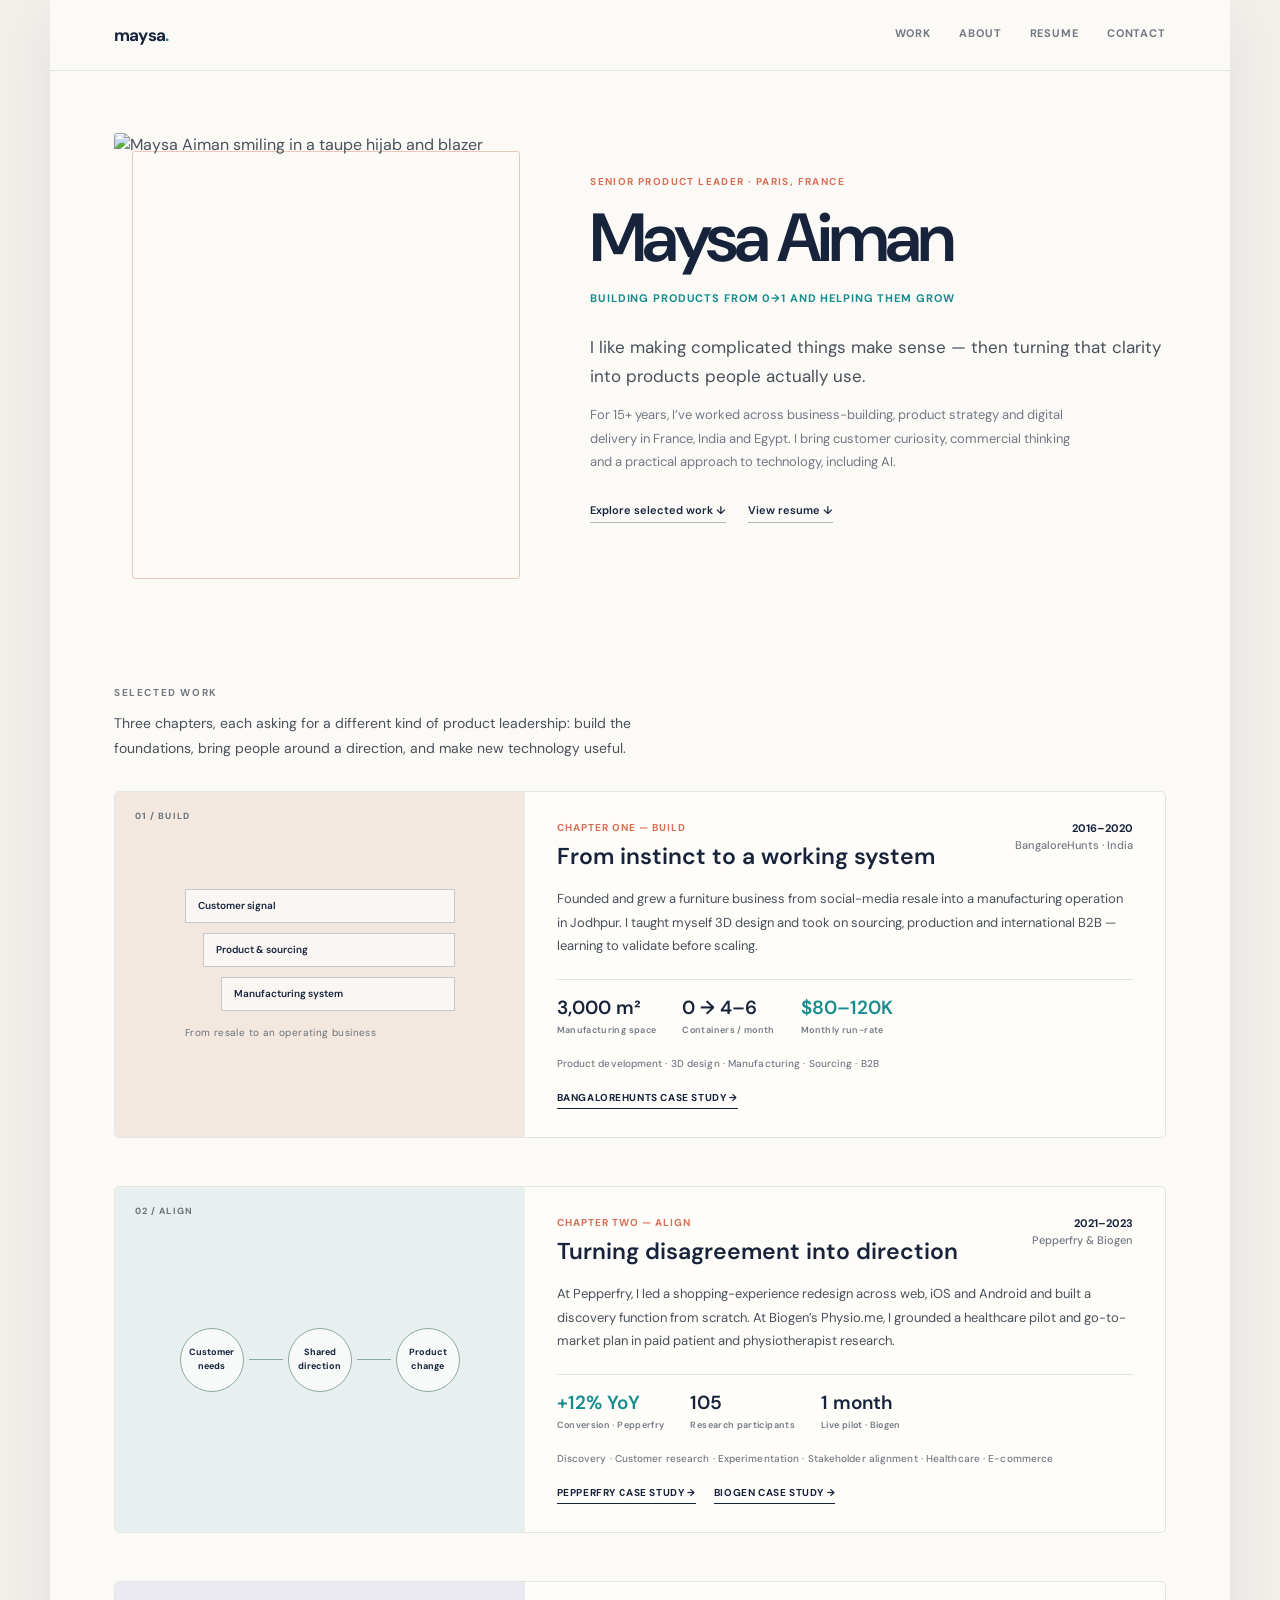
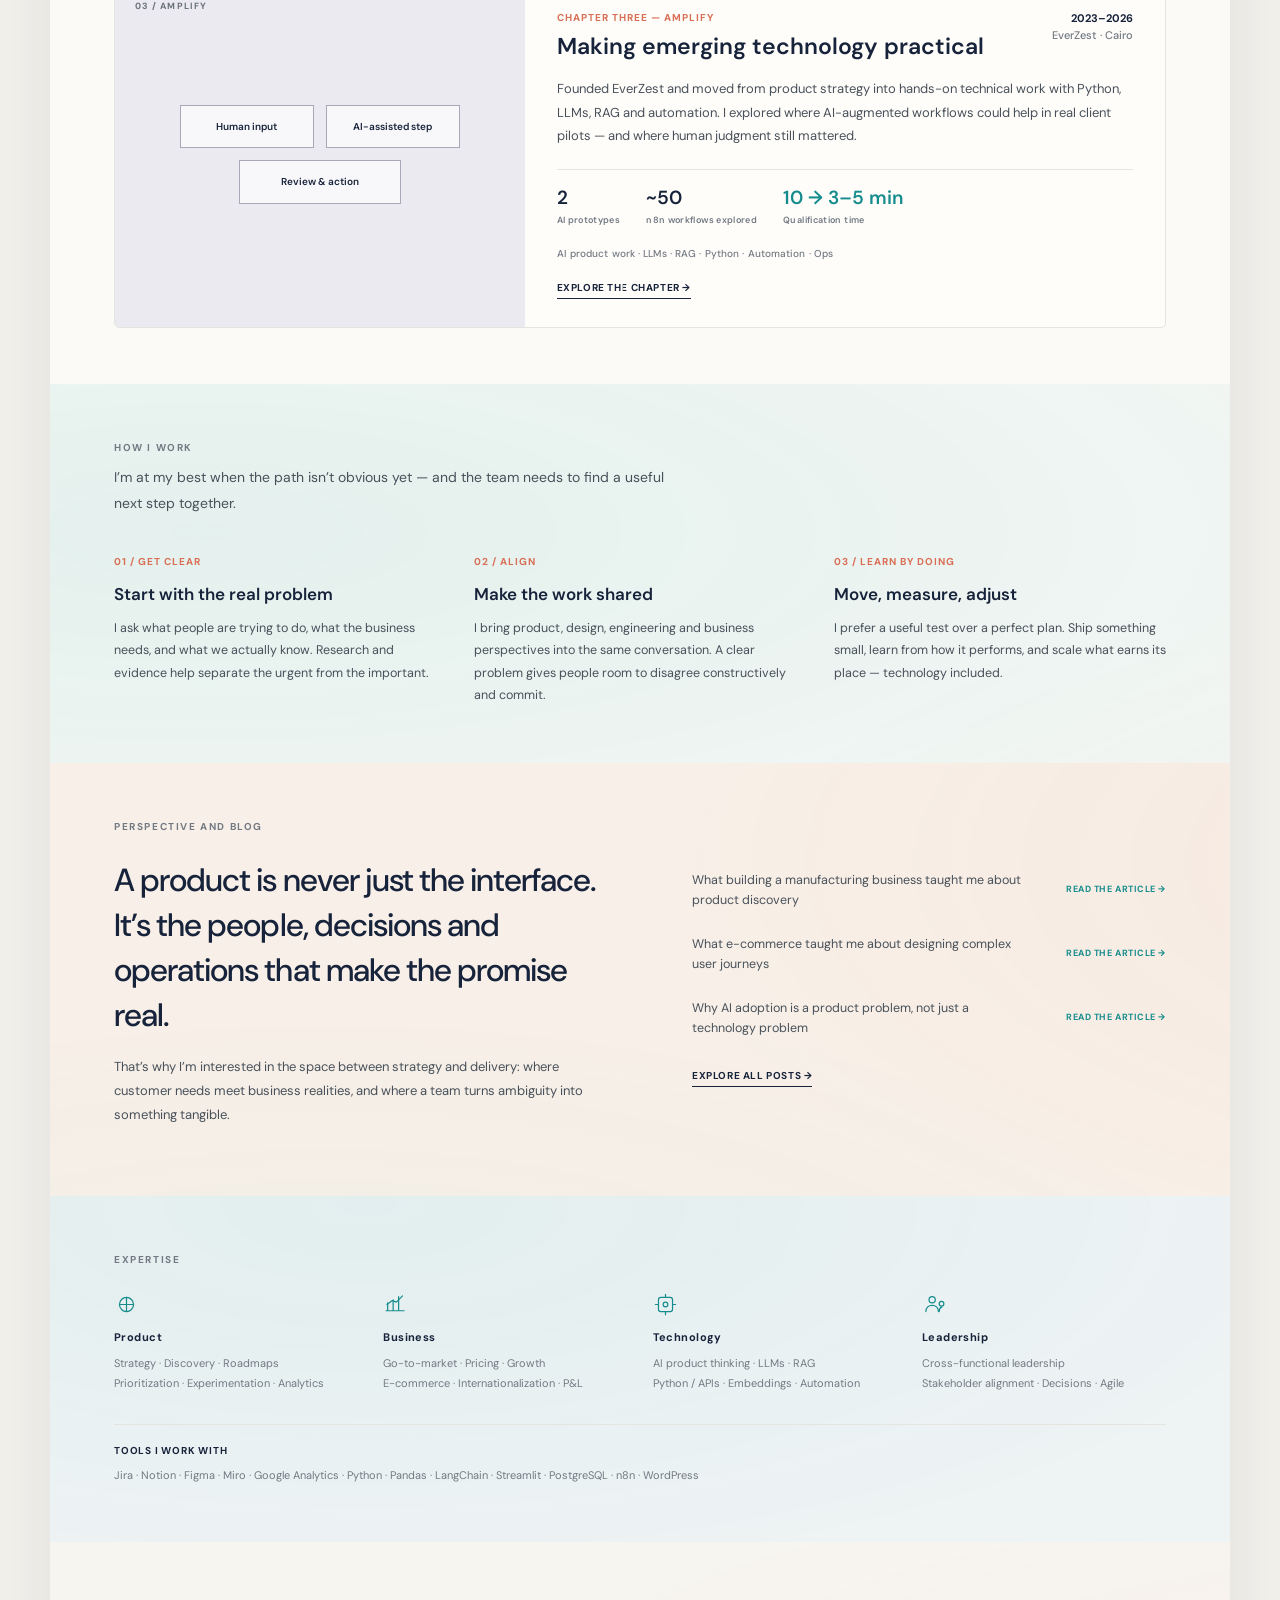
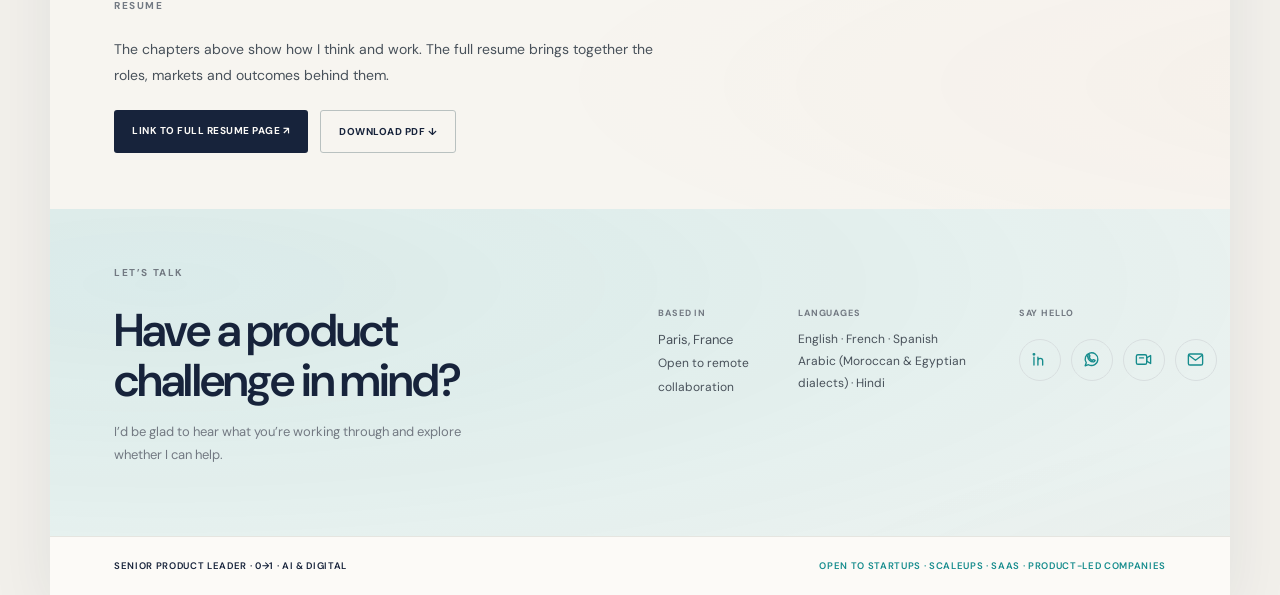
==== index.html @ c4bcb5a7 "Add files via upload" ====
<!DOCTYPE html>
<html lang="en">
<head>
<meta charset="UTF-8">
<meta name="viewport" content="width=device-width, initial-scale=1.0">
<meta name="color-scheme" content="light only">
<meta name="theme-color" content="#F2F0EB">
<title>Maysa Aiman — Senior Product Leader</title>
<meta name="description" content="Maysa Aiman is a senior product leader who connects customer insight, business strategy, and technology to build useful digital products.">
<link rel="preconnect" href="https://fonts.googleapis.com">
<link rel="preconnect" href="https://fonts.gstatic.com" crossorigin>
<link href="https://fonts.googleapis.com/css2?family=DM+Sans:wght@400;500;600;700&display=swap" rel="stylesheet">

<link rel="stylesheet" href="assets/css/home.css">
<link rel="stylesheet" href="assets/css/tokens.css">
</head>
<body>

<div class="page" id="top">
  <nav class="site" aria-label="Main navigation">
    <div class="inner">
      <a class="site-name" href="index.html#top" aria-label="Maysa Aiman home">maysa<span>.</span></a>
      <div class="links">
        <a href="#work">Work</a>
        <a href="#approach">About</a>
        <a href="#resume">Resume</a>
        <a href="#contact">Contact</a>
      </div>
    </div>
  </nav>

  <header class="hero">
    <div class="inner hero-grid">
      <div class="portrait-wrap"><img class="portrait" src="assets/maysa-portrait.png" alt="Maysa Aiman smiling in a taupe hijab and blazer"></div>
      <div class="hero-copy">
        <div class="eyebrow">Senior Product Leader · Paris, France</div>
        <h1 class="name">Maysa Aiman</h1>
        <div class="headline">Building products from 0→1 and helping them grow</div>
        <p class="hero-intro">I like making complicated things make sense — then turning that clarity into products people actually use.</p>
        <p class="hero-sub">For 15+ years, I’ve worked across business-building, product strategy and digital delivery in France, India and Egypt. I bring customer curiosity, commercial thinking and a practical approach to technology, including AI.</p>
        <div class="hero-foot"><a href="#work">Explore selected work ↓</a><a href="#resume">View resume ↓</a></div>
      </div>
    </div>
  </header>

  <section id="work">
    <div class="inner">
      <div class="section-title">Selected work</div>
      <p class="section-intro">Three chapters, each asking for a different kind of product leadership: build the foundations, bring people around a direction, and make new technology useful.</p>
      <div class="work-list">
        <article class="work-card">
          <div class="work-visual build" aria-hidden="true"><span class="visual-label">01 / Build</span><div class="visual-stage"><div class="stage-bar">Customer signal</div><div class="stage-bar">Product &amp; sourcing</div><div class="stage-bar">Manufacturing system</div><div class="stage-note">From resale to an operating business</div></div></div>
          <div class="work-content">
            <div class="job-head"><div><div class="company">Chapter One — Build</div><div class="role">From instinct to a working system</div></div><div class="when">2016–2020<span>BangaloreHunts · India</span></div></div>
            <div class="mission">Founded and grew a furniture business from social-media resale into a manufacturing operation in Jodhpur. I taught myself 3D design and took on sourcing, production and international B2B — learning to validate before scaling.</div>
            <div class="proof"><div class="metric"><strong>3,000 m²</strong><span>Manufacturing space</span></div><div class="metric"><strong>0 → 4–6</strong><span>Containers / month</span></div><div class="metric primary"><strong>$80–120K</strong><span>Monthly run-rate</span></div></div>
            <div class="job-tags">Product development · 3D design · Manufacturing · Sourcing · B2B</div>
            <a class="case-link" href="Case%20Studies/bangalorehunts.html">BangaloreHunts case study →</a>
          </div>
        </article>
        <article class="work-card">
          <div class="work-visual align" aria-hidden="true"><span class="visual-label">02 / Align</span><div class="journey"><div class="journey-node">Customer<br>needs</div><div class="journey-line"></div><div class="journey-node">Shared<br>direction</div><div class="journey-line"></div><div class="journey-node">Product<br>change</div></div></div>
          <div class="work-content">
            <div class="job-head"><div><div class="company">Chapter Two — Align</div><div class="role">Turning disagreement into direction</div></div><div class="when">2021–2023<span>Pepperfry &amp; Biogen</span></div></div>
            <div class="mission">At Pepperfry, I led a shopping-experience redesign across web, iOS and Android and built a discovery function from scratch. At Biogen’s Physio.me, I grounded a healthcare pilot and go-to-market plan in paid patient and physiotherapist research.</div>
            <div class="proof"><div class="metric primary"><strong>+12% YoY</strong><span>Conversion · Pepperfry</span></div><div class="metric"><strong>105</strong><span>Research participants</span></div><div class="metric"><strong>1 month</strong><span>Live pilot · Biogen</span></div></div>
            <div class="job-tags">Discovery · Customer research · Experimentation · Stakeholder alignment · Healthcare · E-commerce</div>
            <a class="case-link" href="Case%20Studies/pepperfry.html">Pepperfry case study →</a><a class="case-link" style="margin-left:18px" href="Case%20Studies/biogen-physio-me.html">Biogen case study →</a>
          </div>
        </article>
        <article class="work-card">
          <div class="work-visual amplify" aria-hidden="true"><span class="visual-label">03 / Amplify</span><div class="workflow"><div class="workflow-node">Human input</div><div class="workflow-node">AI-assisted step</div><div class="workflow-node">Review &amp; action</div></div></div>
          <div class="work-content">
            <div class="job-head"><div><div class="company">Chapter Three — Amplify</div><div class="role">Making emerging technology practical</div></div><div class="when">2023–2026<span>EverZest · Cairo</span></div></div>
            <div class="mission">Founded EverZest and moved from product strategy into hands-on technical work with Python, LLMs, RAG and automation. I explored where AI-augmented workflows could help in real client pilots — and where human judgment still mattered.</div>
            <div class="proof"><div class="metric"><strong>2</strong><span>AI prototypes</span></div><div class="metric"><strong>~50</strong><span>n8n workflows explored</span></div><div class="metric primary"><strong>10 → 3–5 min</strong><span>Qualification time</span></div></div>
            <div class="job-tags">AI product work · LLMs · RAG · Python · Automation · Ops</div>
            <a class="case-link" href="Case%20Studies/everzest.html">Explore the chapter →</a>
          </div>
        </article>
      </div>
    </div>
  </section>

  <section id="approach">
    <div class="inner">
      <div class="section-title">How I work</div>
      <p class="section-intro">I’m at my best when the path isn’t obvious yet — and the team needs to find a useful next step together.</p>
      <div class="approach-grid">
        <article class="approach-item"><div class="approach-num">01 / GET CLEAR</div><h3>Start with the real problem</h3><p>I ask what people are trying to do, what the business needs, and what we actually know. Research and evidence help separate the urgent from the important.</p></article>
        <article class="approach-item"><div class="approach-num">02 / ALIGN</div><h3>Make the work shared</h3><p>I bring product, design, engineering and business perspectives into the same conversation. A clear problem gives people room to disagree constructively and commit.</p></article>
        <article class="approach-item"><div class="approach-num">03 / LEARN BY DOING</div><h3>Move, measure, adjust</h3><p>I prefer a useful test over a perfect plan. Ship something small, learn from how it performs, and scale what earns its place — technology included.</p></article>
      </div>
    </div>
  </section>

  <section id="perspective">
    <div class="inner">
      <div class="section-title">Perspective and Blog</div>
      <div class="perspective">
        <div><div class="perspective-quote">A product is never just the interface. It’s the people, decisions and operations that make the promise real.</div><p class="perspective-note">That’s why I’m interested in the space between strategy and delivery: where customer needs meet business realities, and where a team turns ambiguity into something tangible.</p></div>
        <div class="writing-list">
          <a href="posts/manufacturing-discovery.html"><div class="writing-item"><span class="title">What building a manufacturing business taught me about product discovery</span><span class="status">Read the article →</span></div></a>
          <a href="posts/ecommerce-journeys.html"><div class="writing-item"><span class="title">What e-commerce taught me about designing complex user journeys</span><span class="status">Read the article →</span></div></a>
          <a href="posts/ai-adoption-product-problem.html"><div class="writing-item"><span class="title">Why AI adoption is a product problem, not just a technology problem</span><span class="status">Read the article →</span></div></a>
          <a class="case-link" href="posts/index.html">Explore all posts →</a>
        </div>
      </div>
    </div>
  </section>

  <section id="expertise">
    <div class="inner">
      <div class="section-title">Expertise</div>
      <div class="expertise">
        <article class="expert"><svg class="expert-icon" viewBox="0 0 32 32" aria-hidden="true"><circle cx="16" cy="16" r="9"/><path d="M7 16h18M16 7v18"/></svg><h3>Product</h3><div class="keywords">Strategy · Discovery · Roadmaps<br>Prioritization · Experimentation · Analytics</div></article>
        <article class="expert"><svg class="expert-icon" viewBox="0 0 32 32" aria-hidden="true"><path d="M6 24V14M13 24V10M20 24V6M4 24h23"/><path d="m5 16 7-5 5 2 8-8"/></svg><h3>Business</h3><div class="keywords">Go-to-market · Pricing · Growth<br>E-commerce · Internationalization · P&amp;L</div></article>
        <article class="expert"><svg class="expert-icon" viewBox="0 0 32 32" aria-hidden="true"><rect x="7" y="7" width="18" height="18" rx="3"/><circle cx="16" cy="16" r="3"/><path d="M16 3v4M16 25v4M3 16h4M25 16h4"/></svg><h3>Technology</h3><div class="keywords">AI product thinking · LLMs · RAG<br>Python / APIs · Embeddings · Automation</div></article>
        <article class="expert"><svg class="expert-icon" viewBox="0 0 32 32" aria-hidden="true"><circle cx="13" cy="10" r="4"/><path d="M5 25c0-5 3.5-8 8-8s8 3 8 8"/><circle cx="25" cy="15" r="3"/><path d="M22 25c0-3 1.2-5 3.5-6"/></svg><h3>Leadership</h3><div class="keywords">Cross-functional leadership<br>Stakeholder alignment · Decisions · Agile</div></article>
      </div>
      <div class="tools-block"><div class="side-heading">Tools I work with</div><div class="keywords">Jira · Notion · Figma · Miro · Google Analytics · Python · Pandas · LangChain · Streamlit · PostgreSQL · n8n · WordPress</div></div>
    </div>
  </section>

  <section id="resume">
    <div class="inner">
      <div class="section-title">Resume</div>
      <p class="resume-copy">The chapters above show how I think and work. The full resume brings together the roles, markets and outcomes behind them.</p>
      <div class="resume-actions"><a class="btn filled" href="#" data-link-placeholder="Link to full resume page">Link to full resume page ↗</a><a class="btn outline" href="assets/resume.pdf" download>Download PDF ↓</a></div>
    </div>
  </section>

  <section id="contact">
    <div class="inner">
      <div class="section-title">Let’s talk</div>
      <div class="contact-panel">
        <div><div class="contact-heading">Have a product challenge in mind?</div><p class="contact-closing">I’d be glad to hear what you’re working through and explore whether I can help.</p></div>
        <div class="contact-list contact-details">
          <div class="contact-detail"><span class="label">Based in</span>Paris, France<br><span class="language-list">Open to remote collaboration</span></div>
          <div class="contact-detail"><span class="label">Languages</span><div class="language-list">English · French · Spanish<br>Arabic (Moroccan &amp; Egyptian dialects) · Hindi</div></div>
          <div class="contact-detail"><span class="label">Say hello</span><div class="contact-actions" aria-label="Contact and meeting links">
          <a class="social-link" href="https://www.linkedin.com/in/maysa-aiman-a76a0314/" target="_blank" rel="noopener" aria-label="Connect on LinkedIn" title="LinkedIn"><svg viewBox="0 0 24 24" aria-hidden="true"><path d="M5 9v10M5 5.5v.1M10 19v-5.5a3 3 0 0 1 6 0V19M10 9v10"/><circle cx="5" cy="5.5" r="1"/></svg></a>
          <a class="social-link whatsapp" href="https://wa.me/33766796687" target="_blank" rel="noopener" aria-label="Message me on WhatsApp" title="WhatsApp"><svg viewBox="0 0 24 24" aria-hidden="true"><path d="M20 11.6a8 8 0 0 1-11.8 7L4 20l1.4-4A8 8 0 1 1 20 11.6Z"/><path d="M9 8.5c.4 2.3 2.2 4.1 4.5 4.6l1.1-1 2 1c-.2 1.2-1.1 2-2.4 2-3.7-.3-6.8-3.4-7.1-7.1 0-1.3.8-2.2 2-2.4l1 2-1.1.9Z"/></svg></a>
          <a class="social-link meet" href="https://calendar.google.com/calendar/render?action=TEMPLATE&amp;text=Meet%20with%20Maysa%20Aiman&amp;add=aimanmaysa%40gmail.com&amp;details=Introductory%20conversation%20with%20Maysa%20Aiman" target="_blank" rel="noopener" aria-label="Schedule a meeting with Maysa in Google Calendar" title="Schedule a meeting"><svg viewBox="0 0 24 24" aria-hidden="true"><rect x="3" y="6" width="13" height="12" rx="2"/><path d="m16 10 5-3v10l-5-3z"/><path d="M7 10h5"/></svg></a>
          <a class="social-link" href="https://mail.google.com/mail/?view=cm&amp;fs=1&amp;to=aimanmaysa%40gmail.com" target="_blank" rel="noopener" aria-label="Email me with Gmail" title="Email"><svg viewBox="0 0 24 24" aria-hidden="true"><rect x="3" y="5" width="18" height="14" rx="2"/><path d="m4 7 8 6 8-6"/></svg></a>
          </div></div>
        </div>
      </div>
    </div>
  </section>

  <div class="footer">
    <div class="inner" style="display:flex; justify-content:space-between; align-items:center; gap:16px; width:100%;">
      <div class="left">Senior Product Leader · 0→1 · AI &amp; Digital</div>
      <div class="right">Open to startups · scaleups · SaaS · product-led companies</div>
    </div>
  </div>
</div>

</body>
</html>
---- assets/css/home.css ----
:root{
  color-scheme: light;
  --ink:#17233B;
  --body:#48515A;
  --muted:#737A82;
  --teal:#14999B;
  --coral:#E56B4E;
  --ivory:#FCFAF7;
  --line:#DDE2E1;
  --soft:#F0F7F6;
  --soft-coral:#FFF2ED;
  --canvas:#F2F0EB;
}
*{box-sizing:border-box;}
html{background:var(--canvas); color-scheme:light; scroll-behavior:smooth;}
body{
  margin:0; background:var(--canvas); color:var(--body);
  font-family:"DM Sans", Arial, sans-serif; -webkit-font-smoothing:antialiased; line-height:1.55;
}
a{color:inherit; text-decoration:none;}

.page{width:min(1160px, 100%); margin:0 auto; background:var(--ivory); box-shadow:0 14px 44px rgba(23,35,59,.065);}
.inner{padding:0 48px;}
@media (max-width:720px){ .inner{padding:0 22px;} }

/* nav */
nav.site{padding:26px 0; border-bottom:1px solid var(--line);}
nav.site .inner{display:flex; justify-content:space-between; align-items:center; flex-wrap:wrap; gap:14px;}
.site-name{font-weight:700; color:var(--ink); font-size:15px; letter-spacing:.01em;}
nav.site .links a{
  font-size:11px; font-weight:700; letter-spacing:.10em; text-transform:uppercase;
  color:var(--muted); margin-left:26px; padding-bottom:3px; border-bottom:1px solid transparent;
  transition:color .2s, border-color .2s;
}
nav.site .links a:hover{color:var(--teal); border-color:var(--teal);}

/* header / hero (home) */
header.hero{padding:42px 0 30px;}
.header-grid{display:grid; grid-template-columns:96px 1fr 210px; gap:24px; align-items:start;}
.portrait{width:96px; height:105px; object-fit:cover; object-position:center 25%; border-radius:12px; display:block;}
.eyebrow{color:var(--coral); font-weight:700; letter-spacing:.13em; font-size:12px; text-transform:uppercase; margin:2px 0 9px;}
h1.name{margin:0; font-weight:700; color:var(--ink); font-size:clamp(30px,4.5vw,42px); line-height:.98; letter-spacing:-.02em;}
.headline{margin-top:12px; color:var(--teal); font-size:12px; font-weight:700; letter-spacing:.10em; text-transform:uppercase;}
.contact{text-align:right; padding-top:2px; font-size:11.5px; line-height:1.9; color:var(--muted);}
.contact strong{color:var(--ink); font-weight:600;}
.contact a:hover{color:var(--teal);}
.profile{grid-column:2/4; margin-top:16px; max-width:820px; font-size:13.5px; line-height:1.6; color:var(--body);}
@media (max-width:780px){
  .header-grid{grid-template-columns:80px 1fr;}
  .portrait{width:72px; height:80px;}
  .contact{grid-column:1/3; text-align:left; margin-top:14px;}
  .profile{grid-column:1/3;}
}

/* section title */
.section-title{display:flex; align-items:center; gap:14px; margin:0 0 26px; color:var(--ink); font-size:12px; font-weight:700; letter-spacing:.13em; text-transform:uppercase;}
.section-title:after{content:""; height:1px; background:var(--line); flex:1;}
section{padding:46px 0;}
section + section{border-top:1px solid var(--line);}

/* stat chips */
.stat-row{display:grid; grid-template-columns:repeat(5,1fr); gap:10px;}
.stat-chip{background:var(--soft); border:1px solid #cfe7e5; border-radius:8px; padding:12px 14px 10px;}
.stat-chip strong{display:block; color:var(--teal); font-size:19px; font-weight:700; line-height:1.05;}
.stat-chip span{display:block; margin-top:5px; color:var(--muted); font-size:9.5px; font-weight:700; letter-spacing:.05em; text-transform:uppercase; line-height:1.3;}
@media (max-width:780px){ .stat-row{grid-template-columns:repeat(2,1fr);} }

/* why hire me / reasons */
.reasons{display:grid; grid-template-columns:repeat(3,1fr); gap:0;}
.reason{padding:0 22px 0 0;}
.reason + .reason{border-left:1px solid var(--line); padding-left:22px;}
.reason .icon{width:26px; height:26px; color:var(--teal); margin-bottom:12px;}
.reason h3{margin:0 0 8px; color:var(--ink); font-size:13px; font-weight:700;}
.reason p{margin:0; font-size:12.5px; line-height:1.55; color:var(--body);}
@media (max-width:780px){
  .reasons{grid-template-columns:1fr; gap:24px;}
  .reason + .reason{border-left:0; padding-left:0; border-top:1px solid var(--line); padding-top:22px;}
}

/* bring / pull statement */
.bring{border-top:2px solid var(--teal); padding-top:16px;}
.bring .big{color:var(--ink); font-family:"DM Sans",Arial,sans-serif; font-size:clamp(20px,2.6vw,27px); line-height:1.35; max-width:34ch;}
.bring .flow{margin-top:12px; color:var(--teal); font-size:10.5px; font-weight:700; letter-spacing:.08em; text-transform:uppercase;}

/* job / chapter timeline */
.job{position:relative; padding:0 0 26px 22px; margin-bottom:26px; border-left:1px solid var(--line);}
.job:before{content:""; position:absolute; left:-4px; top:2px; width:7px; height:7px; border-radius:50%; background:var(--coral);}
.job:last-child{margin-bottom:0; padding-bottom:0;}
.job-head{display:grid; grid-template-columns:1fr auto; gap:14px; align-items:start;}
.company{color:var(--coral); font-size:10.5px; font-weight:700; letter-spacing:.10em; text-transform:uppercase;}
.role{color:var(--ink); font-family:"DM Sans",Arial,sans-serif; font-size:22px; line-height:1.1; margin-top:4px;}
.when{color:var(--ink); text-align:right; font-size:11px; font-weight:700; line-height:1.35;}
.when span{display:block; color:var(--muted); font-weight:500;}
.mission{margin-top:10px; max-width:740px; color:var(--body); font-size:12.5px; line-height:1.55;}
.proof{display:grid; grid-template-columns:repeat(3,1fr); gap:8px; margin-top:12px; max-width:560px;}
.metric{background:var(--soft-coral); border:1px solid #f1d8ce; border-radius:8px; padding:8px 10px 7px; min-height:44px;}
.metric strong{display:block; color:var(--coral); font-size:14px; line-height:1.1; font-weight:700; white-space:nowrap;}
.metric span{display:block; margin-top:4px; color:var(--muted); font-size:8px; line-height:1.2; font-weight:700; letter-spacing:.05em; text-transform:uppercase;}
.metric.primary{background:var(--soft); border-color:#cfe7e5;}
.metric.primary strong{color:var(--teal); font-size:12.5px;}
.metric.primary span{color:var(--teal);}
.job-tags{margin-top:10px; color:var(--teal); font-size:9.5px; line-height:1.5; font-weight:700; letter-spacing:.03em; text-transform:uppercase;}
.case-link{display:inline-block; margin-top:12px; font-size:11px; font-weight:700; letter-spacing:.06em; text-transform:uppercase; color:var(--ink); border-bottom:1px solid var(--ink); padding-bottom:2px;}
.case-link:hover{color:var(--teal); border-color:var(--teal);}
@media (max-width:600px){ .proof{grid-template-columns:1fr 1fr;} }

/* expertise grid */
.expertise{display:grid; grid-template-columns:repeat(4,1fr); gap:0;}
.expert{padding:0 20px 0 0;}
.expert + .expert{border-left:1px solid var(--line); padding-left:20px;}
.expert .icon{width:26px; height:26px; color:var(--teal); margin-bottom:9px;}
.expert h3{margin:0 0 7px; color:var(--ink); font-size:11px; letter-spacing:.08em; text-transform:uppercase;}
.keywords{color:var(--muted); font-size:10.5px; line-height:1.5;}
.tools-block{margin-top:26px; padding-top:22px; border-top:1px solid var(--line);}
.tools-block .side-heading{color:var(--ink); font-size:10.5px; font-weight:700; letter-spacing:.11em; text-transform:uppercase; margin-bottom:8px;}
@media (max-width:780px){
  .expertise{grid-template-columns:1fr 1fr; row-gap:20px;}
  .expert + .expert{border-left:0; padding-left:0;}
  .expert:nth-child(even){border-left:1px solid var(--line); padding-left:20px;}
}

/* buttons */
.resume-actions{display:flex; flex-wrap:wrap; gap:12px; margin-top:16px;}
.btn{display:inline-block; font-size:11.5px; font-weight:700; letter-spacing:.06em; text-transform:uppercase; padding:12px 20px; border-radius:8px; transition:opacity .2s;}
.btn.filled{background:var(--teal); color:var(--ivory);}
.btn.outline{border:1px solid var(--ink); color:var(--ink);}
.btn:hover{opacity:.75;}
.resume-note{margin-top:12px; font-size:10.5px; color:var(--muted);}

/* writing list */
.writing-item{padding:14px 0; border-bottom:1px solid var(--line); display:flex; justify-content:space-between; align-items:baseline; gap:20px;}
.writing-item:last-child{border-bottom:0;}
.writing-item .title{font-size:13px; color:var(--body); max-width:52ch;}
.writing-item .status{font-size:9.5px; font-weight:700; letter-spacing:.06em; text-transform:uppercase; color:var(--teal); white-space:nowrap;}

/* contact + footer */
.contact-list{font-size:13px;}
.contact-list div{margin-bottom:9px;}
.contact-list a:hover{color:var(--teal);}
.contact-list .label{color:var(--muted); font-size:10.5px; text-transform:uppercase; letter-spacing:.06em; display:inline-block; width:80px;}
.footer{padding:22px 0; border-top:1px solid var(--line); display:flex; justify-content:space-between; align-items:center; gap:16px; color:var(--muted); font-size:9.5px; font-weight:600; letter-spacing:.07em; text-transform:uppercase;}
.footer .left{color:var(--ink);}
.footer .right{color:var(--teal); text-align:right;}
@media (max-width:600px){ .footer{flex-direction:column; align-items:flex-start;} .footer .right{text-align:left;} }

/* ---- case study specific ---- */
.back-link{display:inline-block; margin:28px 0 0; font-size:11px; font-weight:700; letter-spacing:.06em; text-transform:uppercase; color:var(--muted);}
.back-link:hover{color:var(--teal);}
.case-hero{padding:18px 0 36px;}
.case-hero h1{margin:10px 0 14px; font-family:"DM Sans",Arial,sans-serif; font-weight:400; color:var(--ink); font-size:clamp(28px,4vw,40px); line-height:1.1; max-width:18ch;}
.case-hero .case-meta{color:var(--teal); font-size:11.5px; font-weight:700; letter-spacing:.09em; text-transform:uppercase; margin-bottom:18px;}
.case-hero .lede{max-width:70ch; font-size:14.5px; line-height:1.65; color:var(--body);}
.case-block{margin-bottom:38px;}
.case-block:last-child{margin-bottom:0;}
.case-block h2{margin:0 0 12px; color:var(--ink); font-size:11.5px; font-weight:700; letter-spacing:.10em; text-transform:uppercase;}
.case-block p{max-width:70ch; font-size:13.5px; line-height:1.68; color:var(--body); margin:0 0 14px;}
.case-block p:last-child{margin-bottom:0;}


/* Homepage redesign: calmer editorial rhythm, generous whitespace, and a clear human voice */
:root{--ink:#17233B;--body:#48515A;--muted:#727982;--teal:#168C8D;--coral:#D96E55;--ivory:#FCFAF7;--line:#E5E5E0;--soft:#F2F6F4;--soft-coral:#FBF0EA;--canvas:#F2F0EB;}
.page{width:min(1180px,100%);box-shadow:0 18px 60px rgba(23,35,59,.08);}
.inner{padding:0 64px;}
nav.site{padding:22px 0;border-bottom:1px solid var(--line);}
.site-name{font-size:13px;letter-spacing:.08em;}
nav.site .links a{font-size:10px;letter-spacing:.08em;margin-left:24px;}
header.hero{padding:62px 0 66px;}
.hero-grid{display:grid;grid-template-columns:minmax(270px, .82fr) 1.18fr;gap:clamp(34px,6vw,76px);align-items:center;}
.portrait-wrap{position:relative;max-width:390px;}
.portrait-wrap:after{content:"";position:absolute;z-index:0;inset:18px -16px -16px 18px;border:1px solid #E7C8BA;border-radius:3px;}
.portrait{position:relative;z-index:1;width:100%;height:430px;object-fit:cover;object-position:center 27%;border-radius:3px;display:block;}
.hero-copy{padding:8px 0;}
.eyebrow,.chapter-kicker,.section-kicker{color:var(--coral);font-size:10px;font-weight:700;letter-spacing:.14em;text-transform:uppercase;}
.eyebrow{margin:0 0 16px;}
h1.name{font-size:clamp(42px,6vw,68px);line-height:.98;letter-spacing:-.055em;font-weight:600;}
.headline{margin-top:18px;color:var(--teal);font-size:11px;font-weight:700;letter-spacing:.08em;text-transform:uppercase;line-height:1.6;}
.hero-intro{margin:25px 0 0;max-width:53ch;font-size:17px;line-height:1.7;color:var(--body);}
.hero-sub{margin:13px 0 0;max-width:54ch;font-size:13px;line-height:1.8;color:var(--muted);}
.hero-foot{display:flex;gap:22px;flex-wrap:wrap;margin-top:28px;font-size:11px;font-weight:600;color:var(--ink);}
.hero-foot a{border-bottom:1px solid #AAB8B5;padding-bottom:3px;}
.hero-foot a:hover{color:var(--teal);border-color:var(--teal);}
section{padding:70px 0;}
section + section{border-top:1px solid var(--line);}
.section-title{margin:0 0 34px;font-size:11px;letter-spacing:.12em;color:var(--muted);}
.section-title:after{background:var(--line);}
.section-intro{max-width:58ch;font-size:14px;line-height:1.8;margin:-14px 0 30px;color:var(--body);}
.work-list{display:grid;gap:26px;}
.work-card{display:grid;grid-template-columns:minmax(220px,.78fr) 1.22fr;border:1px solid var(--line);background:#fffdfa;border-radius:5px;overflow:hidden;transition:transform .22s ease,border-color .22s ease;}
.work-card:hover{transform:translateY(-3px);border-color:#B9CECA;}
.work-visual{min-height:260px;padding:26px;display:flex;align-items:center;justify-content:center;position:relative;overflow:hidden;background:#F1F0E9;}
.work-visual.build{background:#F3E8DF;}
.work-visual.align{background:#E8F0EF;}
.work-visual.amplify{background:#EAEAF0;}
.visual-label{position:absolute;top:18px;left:20px;font-size:9px;letter-spacing:.12em;text-transform:uppercase;font-weight:700;color:#697078;}
.visual-stage{width:100%;max-width:270px;display:grid;gap:10px;}
.stage-bar{height:34px;border:1px solid rgba(23,35,59,.22);background:rgba(255,255,255,.64);display:flex;align-items:center;padding:0 12px;font-size:10px;color:var(--ink);font-weight:600;}
.stage-bar:nth-child(2){margin-left:18px;}.stage-bar:nth-child(3){margin-left:36px;}
.stage-note{font-size:10px;color:#697078;letter-spacing:.04em;margin-top:4px;}
.journey{display:flex;align-items:center;justify-content:space-between;gap:5px;width:100%;max-width:280px;}
.journey-node{width:64px;height:64px;border:1px solid #8CA8A4;border-radius:50%;background:rgba(255,255,255,.7);display:flex;align-items:center;justify-content:center;text-align:center;font-size:9px;font-weight:700;color:var(--ink);}
.journey-line{height:1px;flex:1;background:#8CA8A4;}
.workflow{width:100%;max-width:280px;display:grid;grid-template-columns:1fr 1fr;gap:12px;align-items:center;}
.workflow-node{padding:13px 8px;border:1px solid #A8A8B8;background:rgba(255,255,255,.7);text-align:center;font-size:10px;font-weight:600;color:var(--ink);}
.workflow-node:last-child{grid-column:1/3;width:58%;justify-self:center;}
.work-content{padding:28px 32px;}
.job-head{display:flex;justify-content:space-between;gap:18px;align-items:flex-start;}
.company{color:var(--coral);font-size:10px;font-weight:700;letter-spacing:.10em;text-transform:uppercase;}
.role{color:var(--ink);font-size:23px;line-height:1.2;font-weight:600;margin-top:7px;}
.when{color:var(--ink);text-align:right;font-size:11px;font-weight:700;line-height:1.5;white-space:nowrap;}
.when span{display:block;color:var(--muted);font-weight:500;}
.mission{margin-top:17px;max-width:66ch;color:var(--body);font-size:13px;line-height:1.8;}
.proof{display:flex;gap:26px;flex-wrap:wrap;margin-top:22px;padding-top:17px;border-top:1px solid var(--line);max-width:none;}
.metric{background:none;border:0;border-radius:0;padding:0;min-height:0;}
.metric strong{color:var(--ink);font-size:19px;line-height:1.2;font-weight:600;}
.metric span{display:block;margin-top:4px;color:var(--muted);font-size:9px;line-height:1.45;font-weight:600;letter-spacing:.04em;text-transform:none;}
.metric.primary{background:none;border:0;}.metric.primary strong{color:var(--teal);font-size:19px;}.metric.primary span{color:var(--muted);}
.job-tags{margin-top:18px;color:var(--muted);font-size:10px;line-height:1.7;font-weight:500;letter-spacing:.01em;text-transform:none;}
.case-link{margin-top:18px;font-size:10px;letter-spacing:.06em;border-bottom:1px solid var(--ink);}
.approach-grid{display:grid;grid-template-columns:repeat(3,1fr);gap:28px;}
.approach-item{border-top:2px solid var(--teal);padding-top:17px;}
.approach-num{font-size:10px;color:var(--coral);font-weight:700;letter-spacing:.1em;}
.approach-item h3{font-size:17px;color:var(--ink);font-weight:600;margin:12px 0 9px;}
.approach-item p{font-size:12.5px;line-height:1.8;color:var(--body);margin:0;}
.perspective{display:grid;grid-template-columns:1.05fr .95fr;gap:54px;align-items:start;}
.perspective-quote{font-size:clamp(22px,3vw,32px);line-height:1.4;letter-spacing:-.03em;color:var(--ink);font-weight:500;max-width:23ch;}
.perspective-note{font-size:13px;line-height:1.85;color:var(--body);margin-top:18px;max-width:55ch;}
.writing-list{border-top:1px solid var(--line);}
.writing-item{padding:16px 0;border-bottom:1px solid var(--line);align-items:center;}
.writing-item .title{font-size:12.5px;line-height:1.6;max-width:42ch;}
.writing-item .status{font-size:9px;}
.expertise{grid-template-columns:repeat(4,1fr);gap:25px;}
.expert{padding:0;}.expert + .expert{border-left:0;padding-left:0;}
.expert .icon{width:22px;height:22px;margin-bottom:12px;}
.expert h3{font-size:11px;letter-spacing:.04em;text-transform:none;font-weight:700;margin-bottom:8px;}
.keywords{font-size:11px;line-height:1.8;}
.tools-block{margin-top:30px;padding-top:18px;}
.tools-block .side-heading{font-size:10px;letter-spacing:.08em;}
.resume-copy{font-size:14px;line-height:1.8;max-width:55ch;margin:0;color:var(--body);}
.resume-actions{margin-top:22px;}.btn{font-size:10px;letter-spacing:.05em;border-radius:3px;padding:13px 18px;}
.btn.filled{background:var(--ink);}.btn.outline{border-color:#B9C1C0;}
.resume-note{font-size:10px;}
.contact-panel{display:grid;grid-template-columns:1fr 1fr;gap:36px;align-items:start;}
.contact-heading{font-size:clamp(30px,4vw,46px);line-height:1.1;letter-spacing:-.04em;color:var(--ink);font-weight:600;max-width:12ch;}
.contact-closing{font-size:13px;line-height:1.8;max-width:40ch;margin-top:14px;color:var(--muted);}
.contact-list{font-size:13px;line-height:1.8;}.contact-list div{margin-bottom:12px;}
.contact-details{display:grid;grid-template-columns:.8fr 1.35fr 1fr;gap:22px;align-items:start;}
.contact-detail{min-width:0;}
.contact-detail .label{display:block;font-size:9px;letter-spacing:.1em;color:var(--muted);text-transform:uppercase;font-weight:700;margin-bottom:7px;}
.language-list{font-size:12px;line-height:1.85;color:var(--body);}
.contact-actions{margin-top:2px;}
.contact-list .label{font-size:9px;letter-spacing:.1em;width:74px;}
.footer{padding:22px 0;border-top:1px solid var(--line);}
.footer .inner{display:flex;justify-content:space-between;align-items:center;gap:16px;width:100%;}
.footer .left{font-size:9.5px;}.footer .right{font-size:9.5px;color:var(--teal);}
:focus-visible{outline:2px solid var(--teal);outline-offset:4px;}
@media(max-width:820px){.inner{padding:0 30px}.hero-grid{grid-template-columns:minmax(210px,.75fr) 1.25fr;gap:36px}.portrait{height:350px}.work-card{grid-template-columns:220px 1fr}.work-content{padding:24px}.expertise{grid-template-columns:repeat(2,1fr);row-gap:28px}.perspective{gap:30px}}
@media(max-width:620px){.contact-details{grid-template-columns:1fr;gap:18px}.inner{padding:0 22px}nav.site{padding:18px 0}nav.site .links{display:flex;gap:14px;flex-wrap:wrap}nav.site .links a{margin:0;font-size:9px}header.hero{padding:34px 0 46px}.hero-grid{grid-template-columns:1fr;gap:28px}.portrait-wrap{max-width:100%;width:min(100%,390px)}.portrait{height:390px;object-position:center 25%}.hero-intro{font-size:15px}.hero-sub{font-size:12px}section{padding:50px 0}.section-title{margin-bottom:26px}.work-card{grid-template-columns:1fr}.work-visual{min-height:180px}.work-content{padding:23px 21px}.job-head{gap:10px}.role{font-size:20px}.when{font-size:10px}.proof{gap:18px}.metric strong,.metric.primary strong{font-size:17px}.approach-grid{grid-template-columns:1fr;gap:25px}.perspective{grid-template-columns:1fr;gap:30px}.contact-panel{grid-template-columns:1fr;gap:26px}.footer .inner{padding:0 22px;flex-direction:column;align-items:flex-start}.footer .right{text-align:left}}

/* Small, purposeful details */
.expert-icon{width:25px;height:25px;display:block;margin:0 0 12px;color:var(--teal);fill:none;stroke:currentColor;stroke-width:1.55;stroke-linecap:round;stroke-linejoin:round;}
.contact-actions{display:flex;align-items:center;gap:10px;margin-top:18px;}
.social-link{width:42px;height:42px;min-width:42px;min-height:42px;flex:0 0 42px;box-sizing:border-box;aspect-ratio:1 / 1;display:inline-flex;align-items:center;justify-content:center;border:1px solid #D8DEDF;border-radius:50%;color:var(--teal);background:transparent;transition:background .2s ease,border-color .2s ease,transform .2s ease,color .2s ease;}
.social-link svg{width:19px;height:19px;fill:none;stroke:currentColor;stroke-width:1.7;stroke-linecap:round;stroke-linejoin:round;}
.social-link:hover{background:var(--soft);border-color:#AFC6C8;transform:translateY(-2px);color:var(--teal);}
.social-link:focus-visible{outline:2px solid var(--teal);outline-offset:4px;}
@keyframes soft-rise{from{opacity:0;transform:translateY(8px)}to{opacity:1;transform:translateY(0)}}
.hero-copy{animation:soft-rise .65s ease both;}
.work-card{animation:soft-rise .55s ease both;}
.work-card:nth-child(2){animation-delay:.08s}.work-card:nth-child(3){animation-delay:.16s}
@media(prefers-reduced-motion:reduce){html{scroll-behavior:auto}*,*::before,*::after{transition:none!important;animation:none!important}}



/* First-pass navigation refinement: preserve existing motion and page styling. */
nav.site{padding:22px 0;}
nav.site .links{display:flex;align-items:center;gap:clamp(16px,2.2vw,28px);flex-wrap:wrap;}
nav.site .links a{margin-left:0;font-size:11px;letter-spacing:.08em;}
@media(max-width:720px){nav.site .links{gap:14px;}nav.site .links a{font-size:10px;}}

/* Editorial refinement: use rhythm and type, not a rule between every section. */
.site-name{font-size:17px;letter-spacing:-.045em;text-transform:none;font-weight:700;text-decoration:none;}
.site-name span{color:var(--teal);}
section + section{border-top:0;}
.section-title{display:block;margin-bottom:24px;font-size:10px;letter-spacing:.16em;color:var(--muted);}
.section-title:after{display:none;}
section{padding-top:56px;padding-bottom:56px;}
.work-card + .work-card{margin-top:22px;}
.reason + .reason{border-left:0;padding-left:22px;}
.reason{padding-top:8px;}
.approach-item{border-top:0;padding-top:8px;}
.writing-list{border-top:0;}
.writing-item{border-bottom:0;padding:12px 0;}
.writing-item + .writing-item{margin-top:4px;}
@media(max-width:620px){section{padding-top:44px;padding-bottom:44px}.reason + .reason{padding-left:0}.section-title{margin-bottom:20px}}


/* Section atmosphere — homepage only. Use gentle colour fields and light movement
   to create editorial chapter changes without bringing back divider rules. */
.page > section{
  position:relative;
  isolation:isolate;
  overflow:hidden;
  background-color:var(--ivory);
  transition:background-color .35s ease;
}
.page > section > .inner{position:relative;z-index:1;}
.page > section::before{
  content:"";
  position:absolute;
  z-index:0;
  inset:-18% -8%;
  pointer-events:none;
  opacity:0;
  background-size:150% 150%;
  transform:translate3d(0,0,0);
}
#work{background:var(--ivory);}
#approach{
  background-color:#F1F6F3;
}
#approach::before{
  opacity:.72;
  background-image:radial-gradient(ellipse at 12% 28%,rgba(20,153,155,.075),transparent 48%),radial-gradient(ellipse at 86% 72%,rgba(229,107,78,.05),transparent 40%);
  animation:section-drift 24s ease-in-out infinite alternate;
}
#perspective{
  background-color:#F8F0E8;
}
#perspective::before{
  opacity:.78;
  background-image:radial-gradient(ellipse at 85% 20%,rgba(229,107,78,.08),transparent 44%),radial-gradient(ellipse at 18% 82%,rgba(20,153,155,.055),transparent 42%);
  animation:section-drift 28s ease-in-out infinite alternate-reverse;
}
#expertise{
  background-color:#EEF3F4;
}
#expertise::before{
  opacity:.7;
  background-image:radial-gradient(ellipse at 20% 10%,rgba(20,153,155,.07),transparent 45%),radial-gradient(ellipse at 95% 90%,rgba(23,35,59,.035),transparent 42%);
  animation:section-drift 26s ease-in-out infinite alternate;
}
#resume{
  background-color:#F7F5F0;
}
#resume::before{
  opacity:.6;
  background-image:radial-gradient(ellipse at 78% 35%,rgba(229,107,78,.06),transparent 48%);
  animation:section-drift 30s ease-in-out infinite alternate-reverse;
}
#contact{
  background-color:#EAF2F0;
}
#contact::before{
  opacity:.8;
  background-image:radial-gradient(ellipse at 10% 20%,rgba(20,153,155,.09),transparent 46%),radial-gradient(ellipse at 90% 80%,rgba(229,107,78,.07),transparent 42%);
  animation:section-drift 22s ease-in-out infinite alternate;
}
@keyframes section-drift{
  0%{background-position:0% 20%;transform:translate3d(-.5%,0,0) scale(1);}
  100%{background-position:100% 80%;transform:translate3d(.5%,.5%,0) scale(1.035);}
}
@media(max-width:620px){
  #approach::before,#perspective::before,#expertise::before,#resume::before,#contact::before{inset:-8% -16%;}
}
@media(prefers-reduced-motion:reduce){
  .page > section::before{animation:none!important;}
}
---- assets/css/tokens.css ----
/* Maysa Aiman portfolio — shared design tokens.
   Page stylesheets retain their existing cascade to preserve approved rendering. */
:root {
  --portfolio-ink: #17233B;
  --portfolio-body: #48515A;
  --portfolio-muted: #737A82;
  --portfolio-teal: #14999B;
  --portfolio-coral: #E56B4E;
  --portfolio-ivory: #FCFAF7;
  --portfolio-line: #DDE2E1;
  --portfolio-sage: #F1F6F3;
  --portfolio-canvas: #E9E8E4;
}
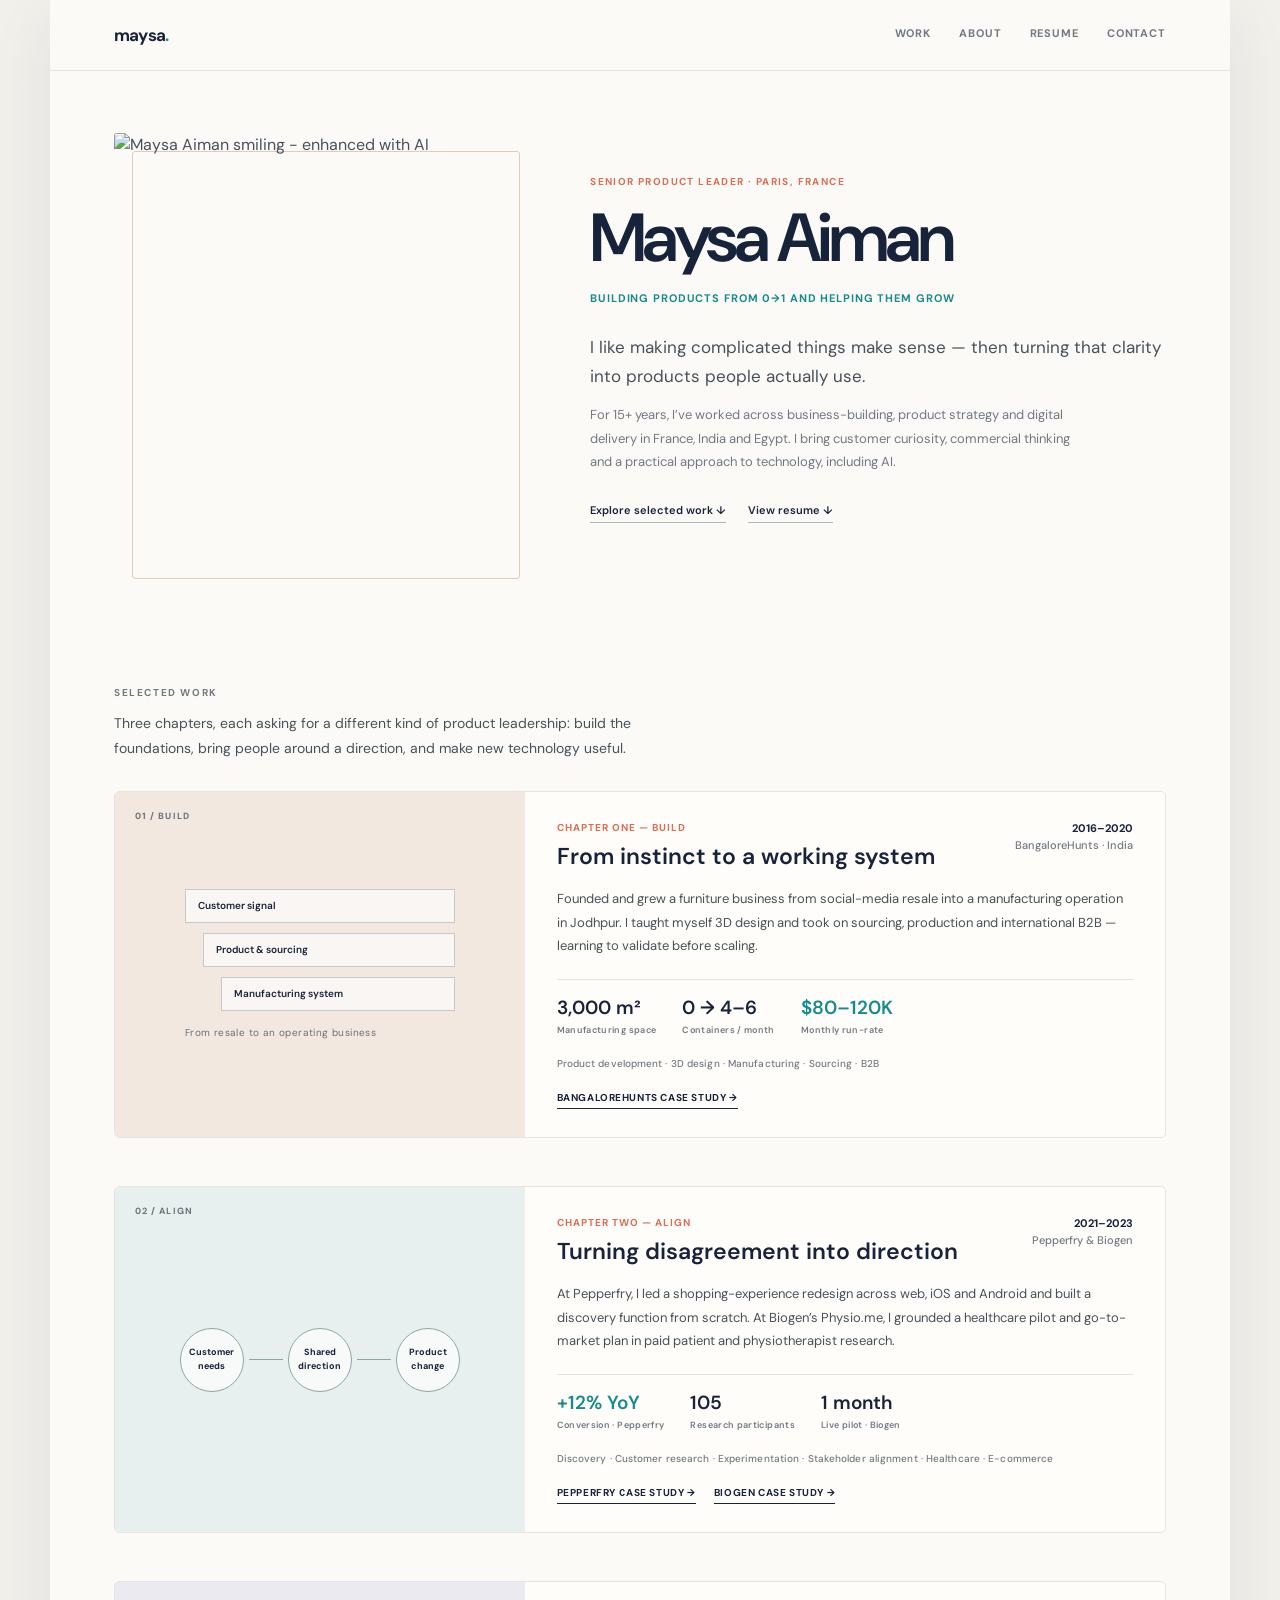
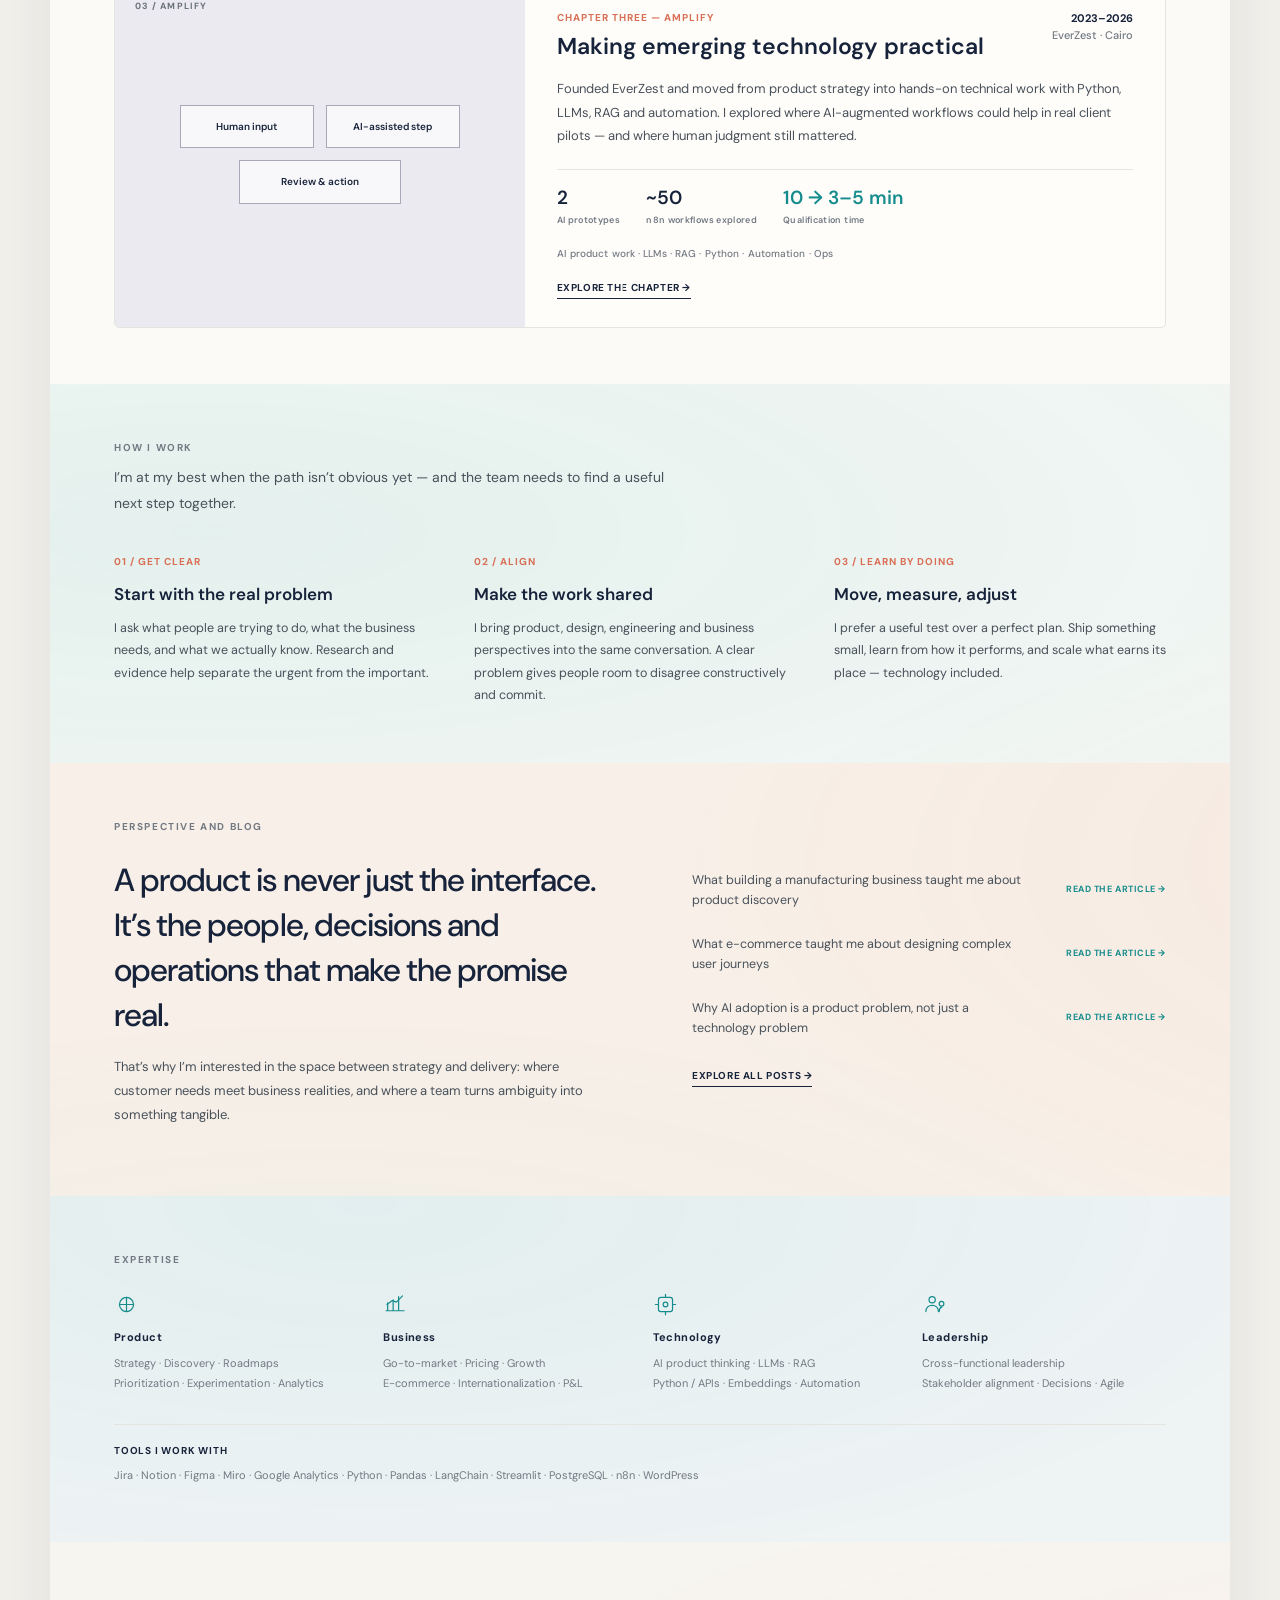
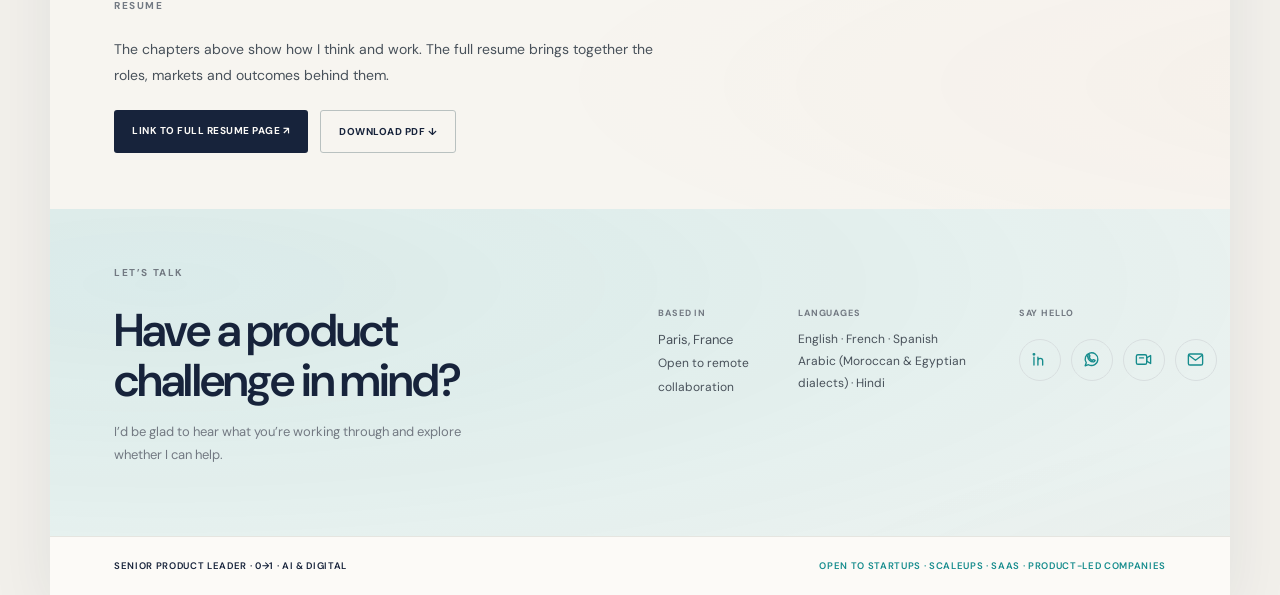
==== commit 35805175: "Update index.html" ====
--- a/index.html
+++ b/index.html
@@ -31,7 +31,7 @@
 
   <header class="hero">
     <div class="inner hero-grid">
-      <div class="portrait-wrap"><img class="portrait" src="assets/maysa-portrait.png" alt="Maysa Aiman smiling in a taupe hijab and blazer"></div>
+      <div class="portrait-wrap"><img class="portrait" src="assets/maysa-portrait.webp" alt="Maysa Aiman smiling - enhanced with AI"></div>
       <div class="hero-copy">
         <div class="eyebrow">Senior Product Leader · Paris, France</div>
         <h1 class="name">Maysa Aiman</h1>
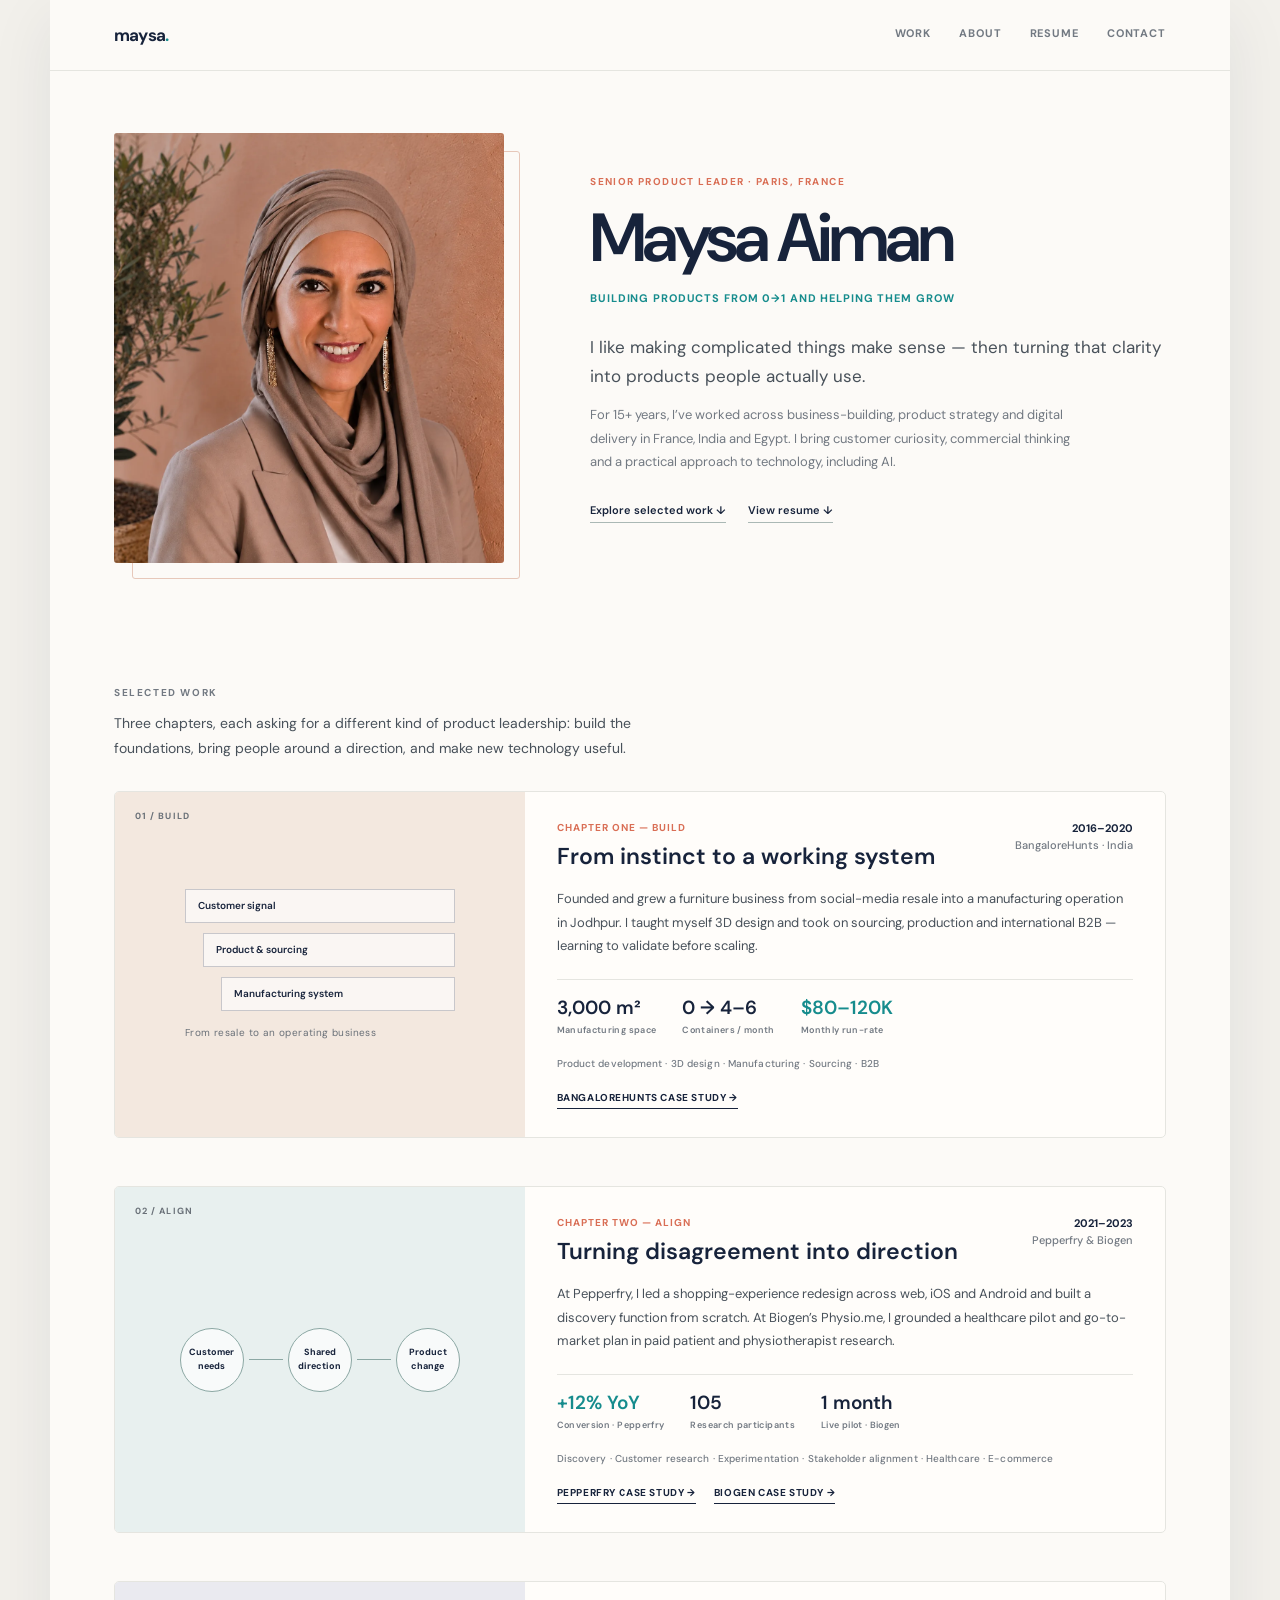
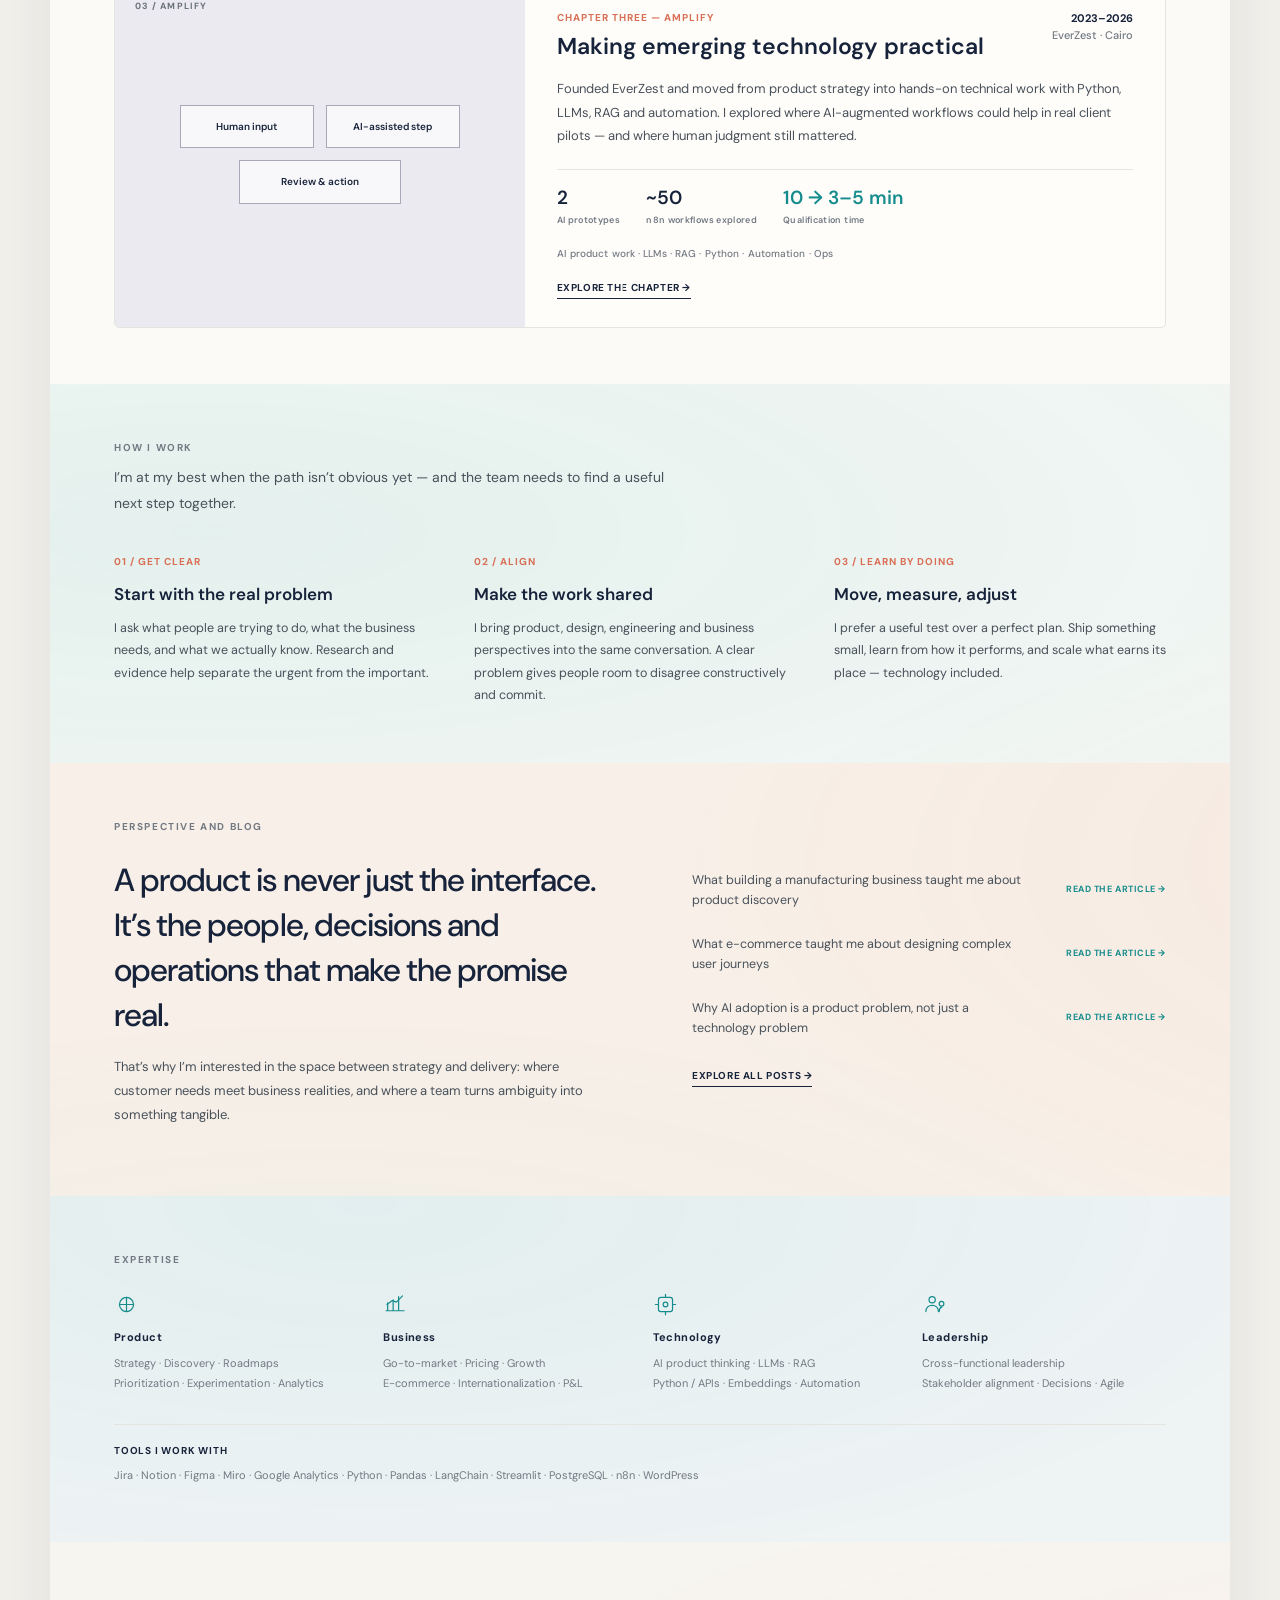
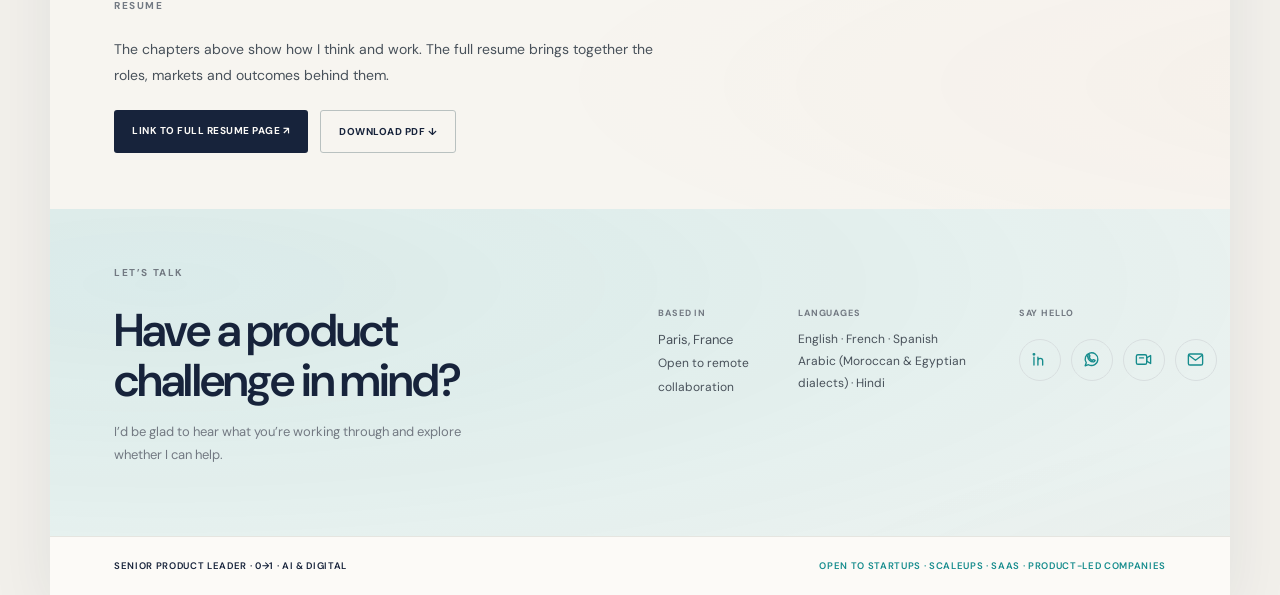
==== commit a1c37a2a: "Update index.html" ====
--- a/index.html
+++ b/index.html
@@ -126,7 +126,7 @@
     <div class="inner">
       <div class="section-title">Resume</div>
       <p class="resume-copy">The chapters above show how I think and work. The full resume brings together the roles, markets and outcomes behind them.</p>
-      <div class="resume-actions"><a class="btn filled" href="#" data-link-placeholder="Link to full resume page">Link to full resume page ↗</a><a class="btn outline" href="assets/resume.pdf" download>Download PDF ↓</a></div>
+      <div class="resume-actions"><a class="btn filled" href="https://maysa-ai.github.io/resume2026/" data-link-placeholder="Link to full resume page">Link to full resume page ↗</a><a class="btn outline" href="assets/resume.pdf" download>Download PDF ↓</a></div>
     </div>
   </section>
 
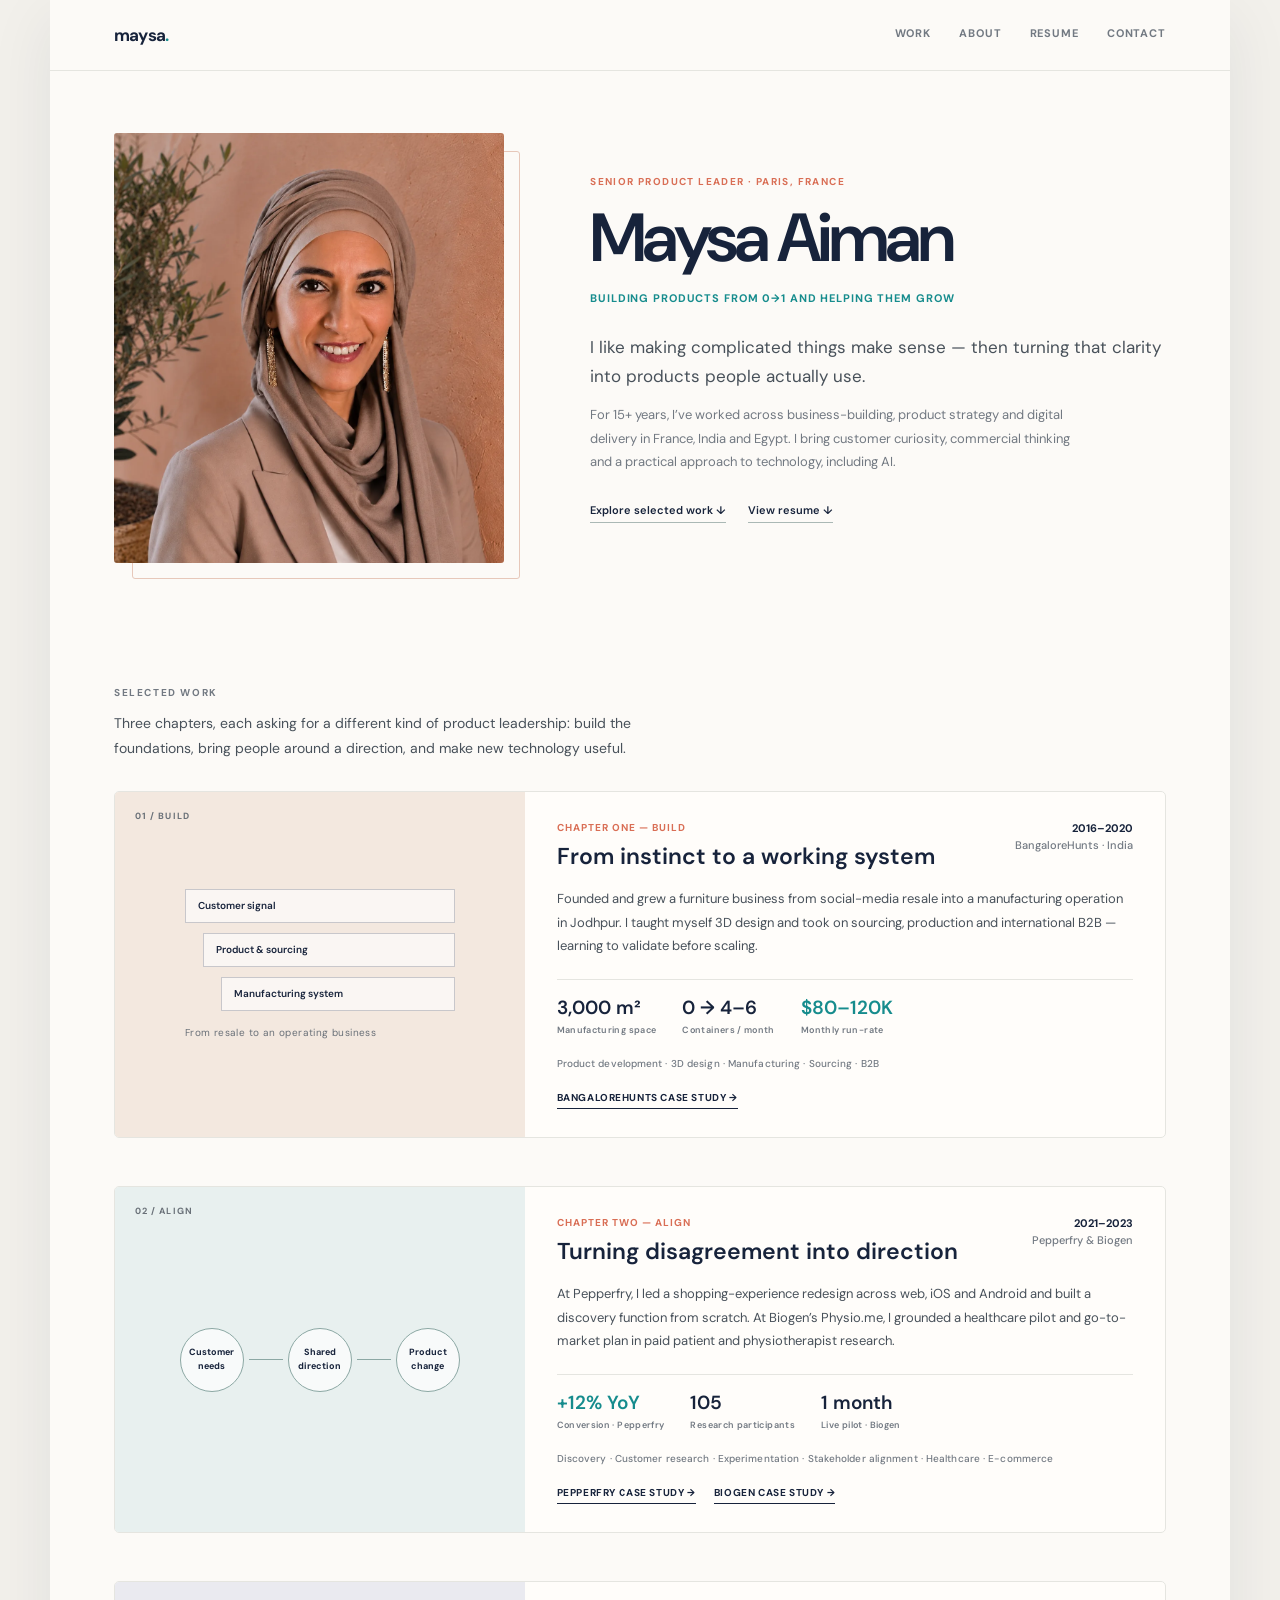
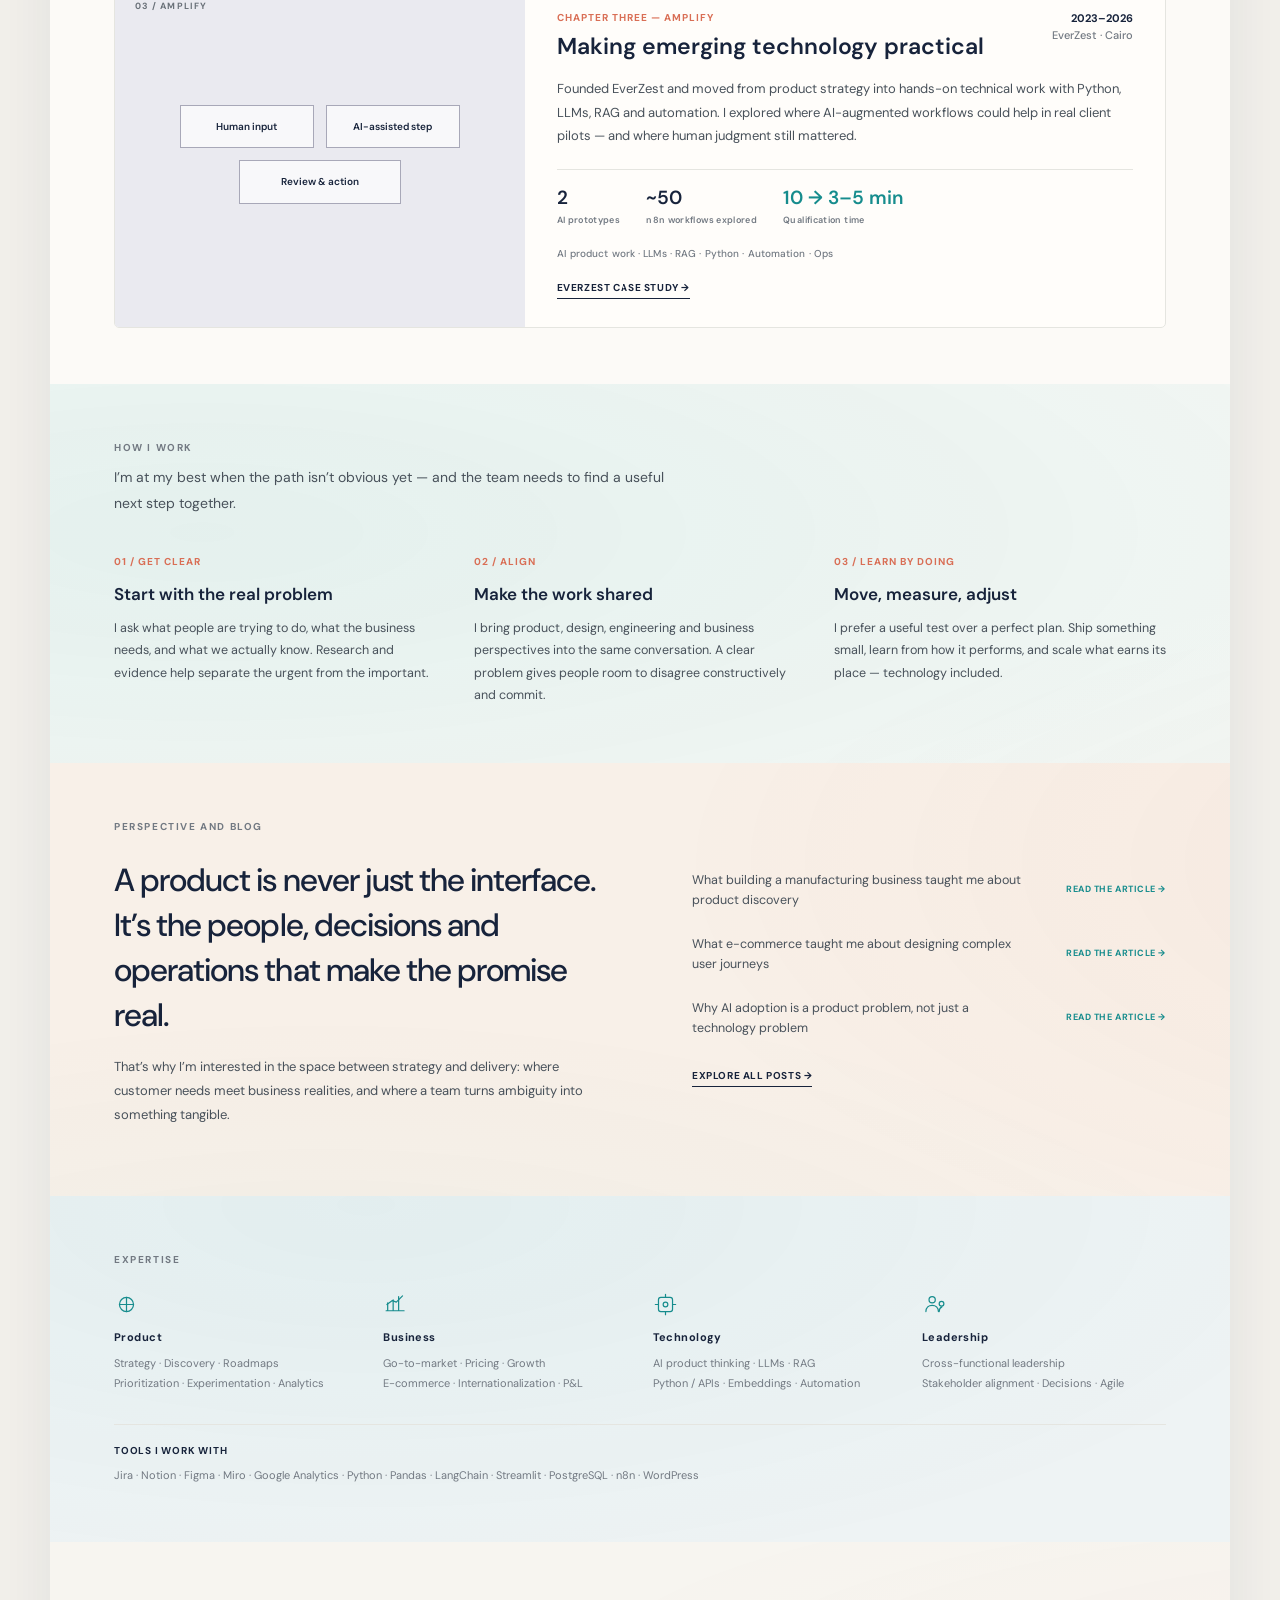
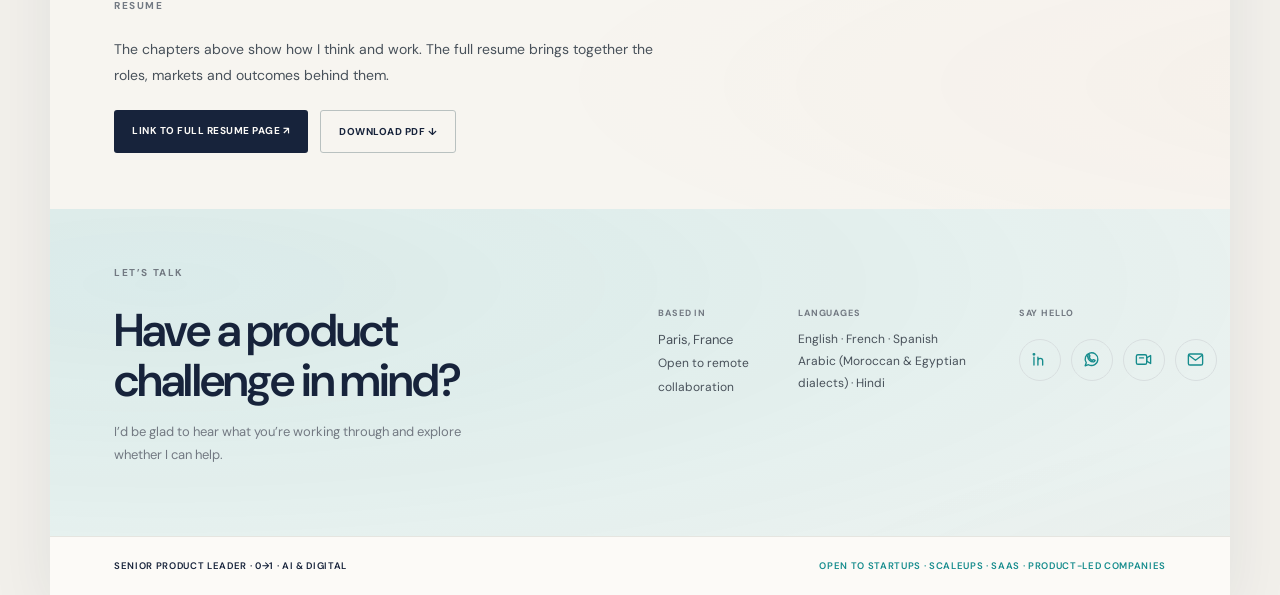
==== commit 44aaeca8: "Update index.html" ====
--- a/index.html
+++ b/index.html
@@ -75,7 +75,7 @@
             <div class="mission">Founded EverZest and moved from product strategy into hands-on technical work with Python, LLMs, RAG and automation. I explored where AI-augmented workflows could help in real client pilots — and where human judgment still mattered.</div>
             <div class="proof"><div class="metric"><strong>2</strong><span>AI prototypes</span></div><div class="metric"><strong>~50</strong><span>n8n workflows explored</span></div><div class="metric primary"><strong>10 → 3–5 min</strong><span>Qualification time</span></div></div>
             <div class="job-tags">AI product work · LLMs · RAG · Python · Automation · Ops</div>
-            <a class="case-link" href="Case%20Studies/everzest.html">Explore the chapter →</a>
+            <a class="case-link" href="Case%20Studies/everzest.html">Everzest case study →</a>
           </div>
         </article>
       </div>
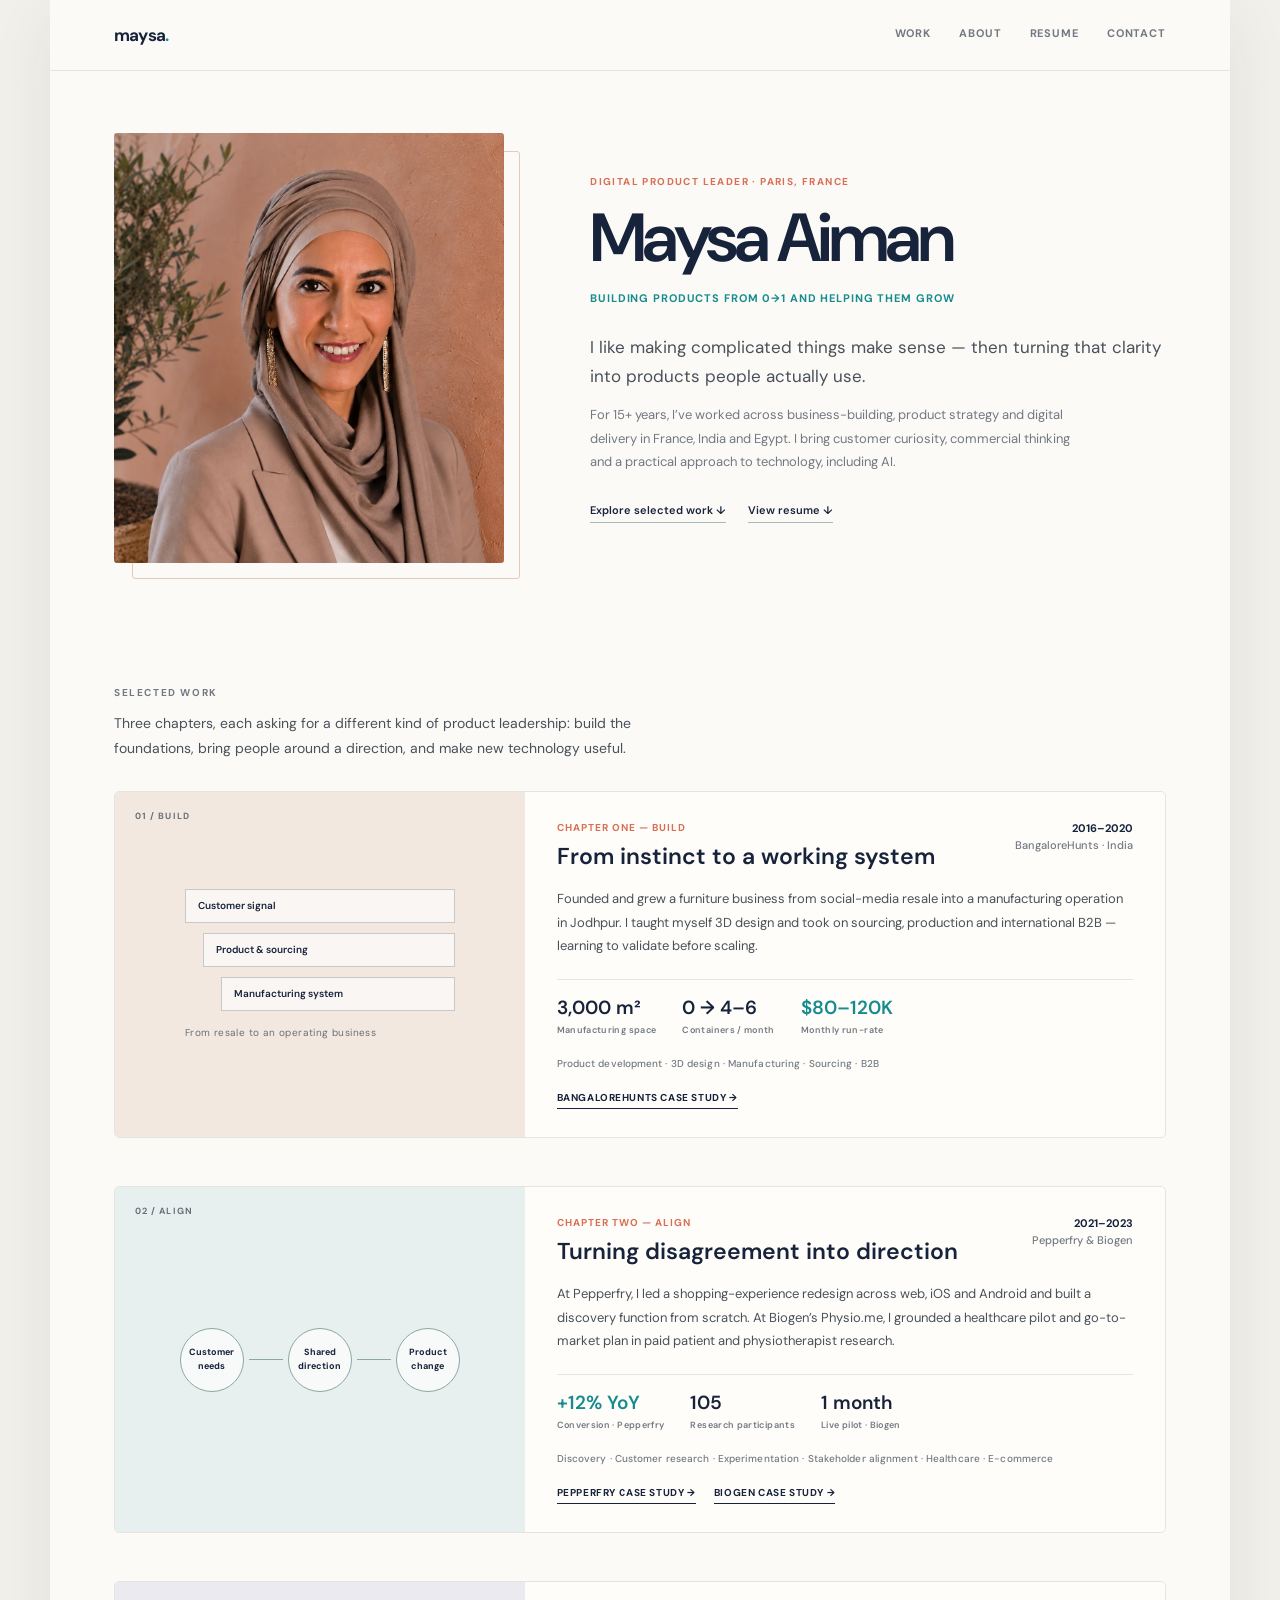
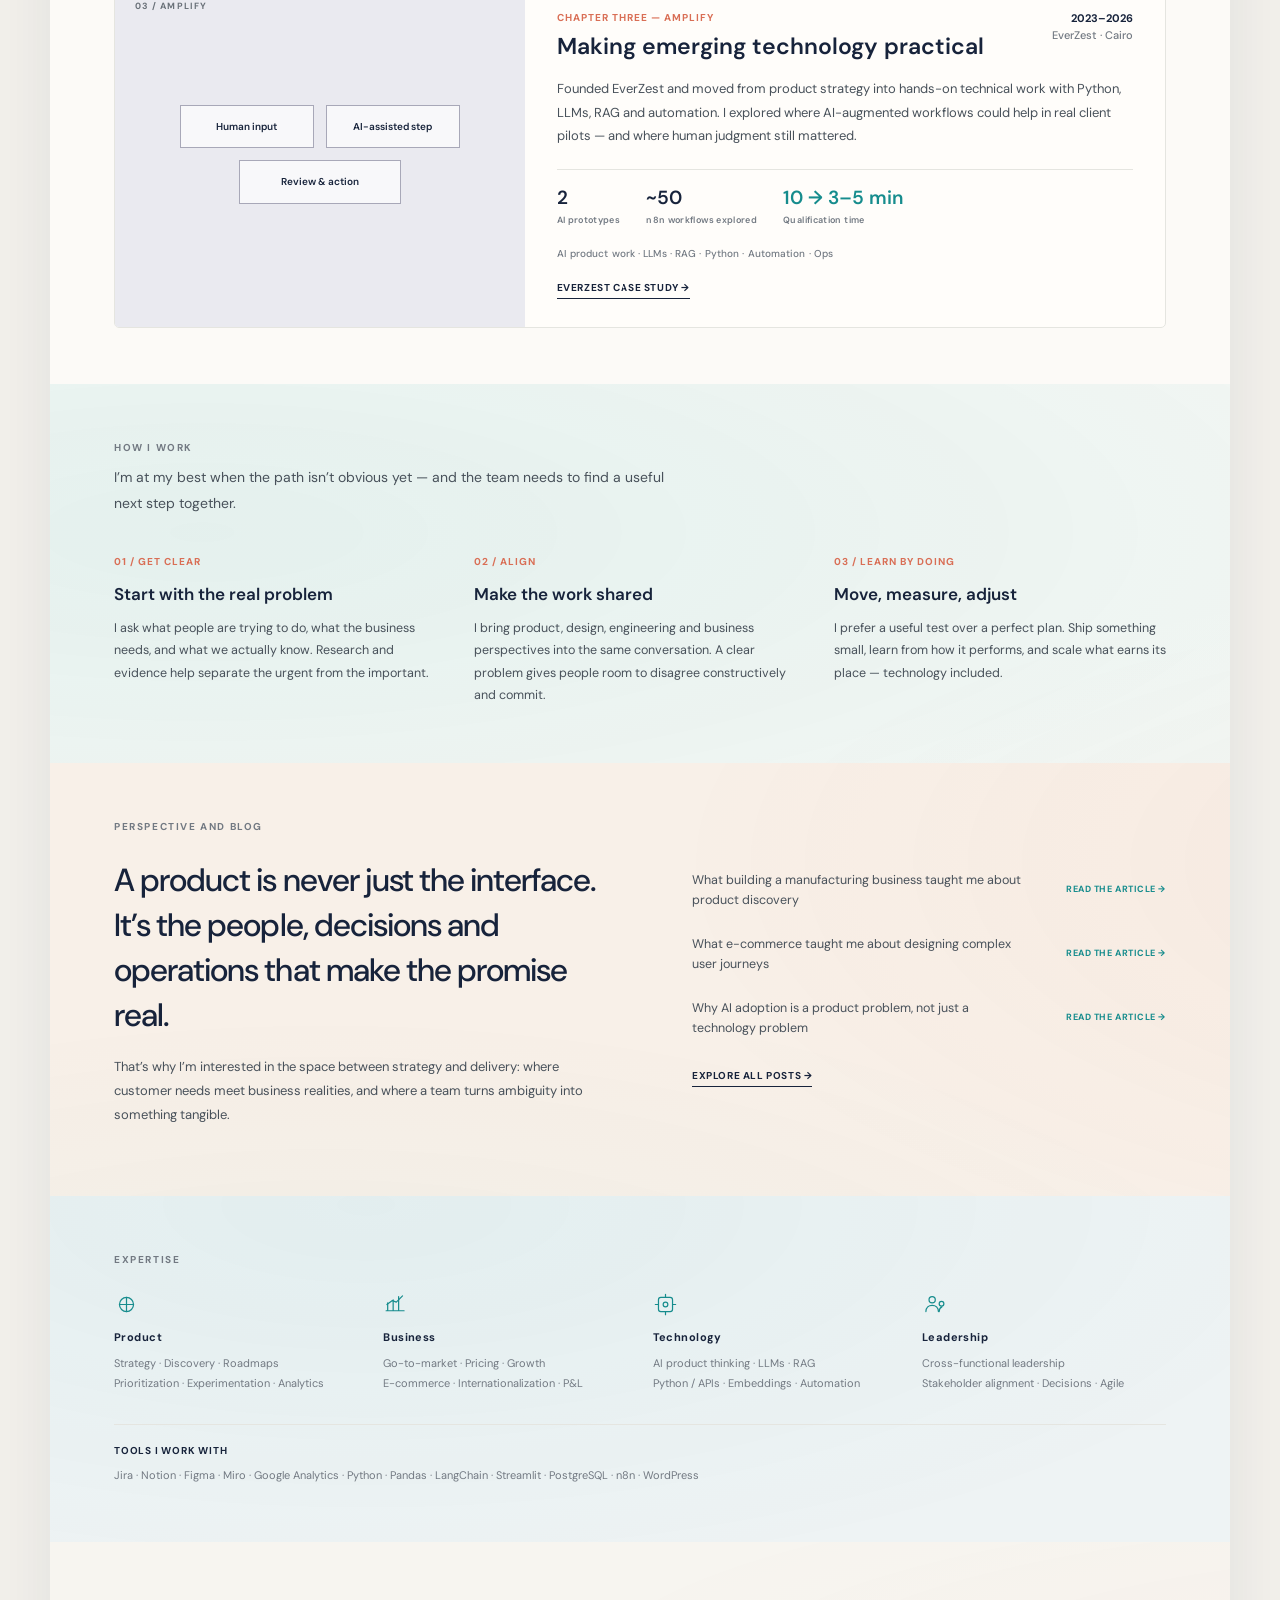
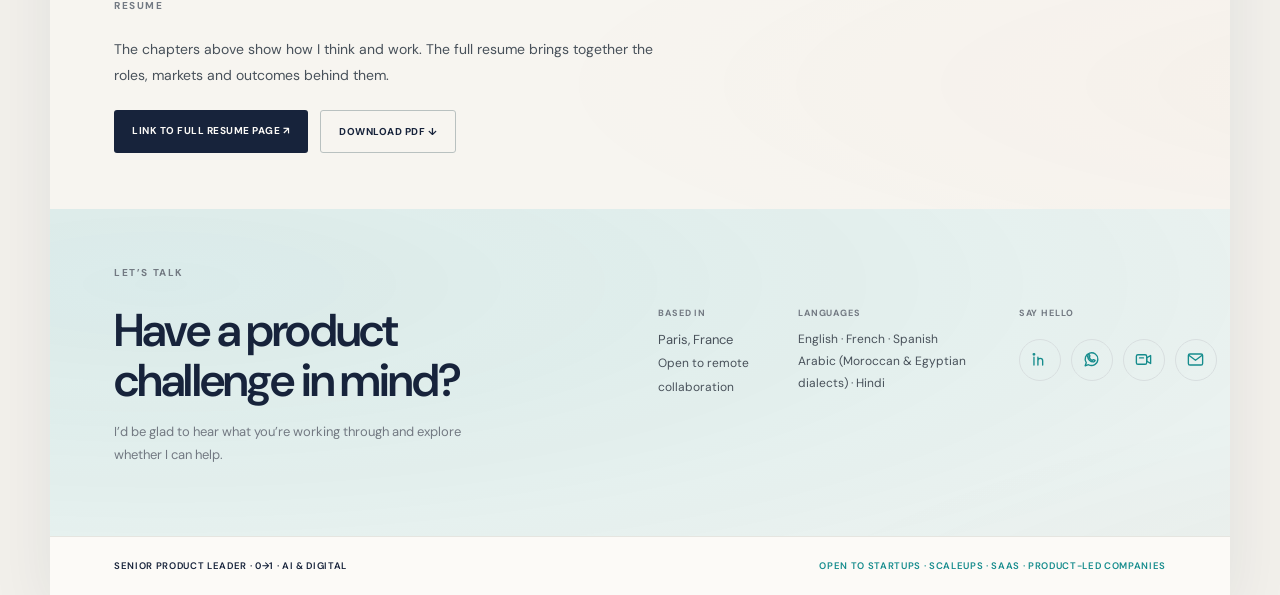
==== commit dcf5d3b6: "Update index.html" ====
--- a/index.html
+++ b/index.html
@@ -5,8 +5,8 @@
 <meta name="viewport" content="width=device-width, initial-scale=1.0">
 <meta name="color-scheme" content="light only">
 <meta name="theme-color" content="#F2F0EB">
-<title>Maysa Aiman — Senior Product Leader</title>
-<meta name="description" content="Maysa Aiman is a senior product leader who connects customer insight, business strategy, and technology to build useful digital products.">
+<title>Maysa Aiman — Digital Product Leader</title>
+<meta name="description" content="Connects customer insight, business strategy, and technology to build useful modern digital products.">
 <link rel="preconnect" href="https://fonts.googleapis.com">
 <link rel="preconnect" href="https://fonts.gstatic.com" crossorigin>
 <link href="https://fonts.googleapis.com/css2?family=DM+Sans:wght@400;500;600;700&display=swap" rel="stylesheet">
@@ -33,7 +33,7 @@
     <div class="inner hero-grid">
       <div class="portrait-wrap"><img class="portrait" src="assets/maysa-portrait.webp" alt="Maysa Aiman smiling - enhanced with AI"></div>
       <div class="hero-copy">
-        <div class="eyebrow">Senior Product Leader · Paris, France</div>
+        <div class="eyebrow"> Digital Product Leader · Paris, France</div>
         <h1 class="name">Maysa Aiman</h1>
         <div class="headline">Building products from 0→1 and helping them grow</div>
         <p class="hero-intro">I like making complicated things make sense — then turning that clarity into products people actually use.</p>
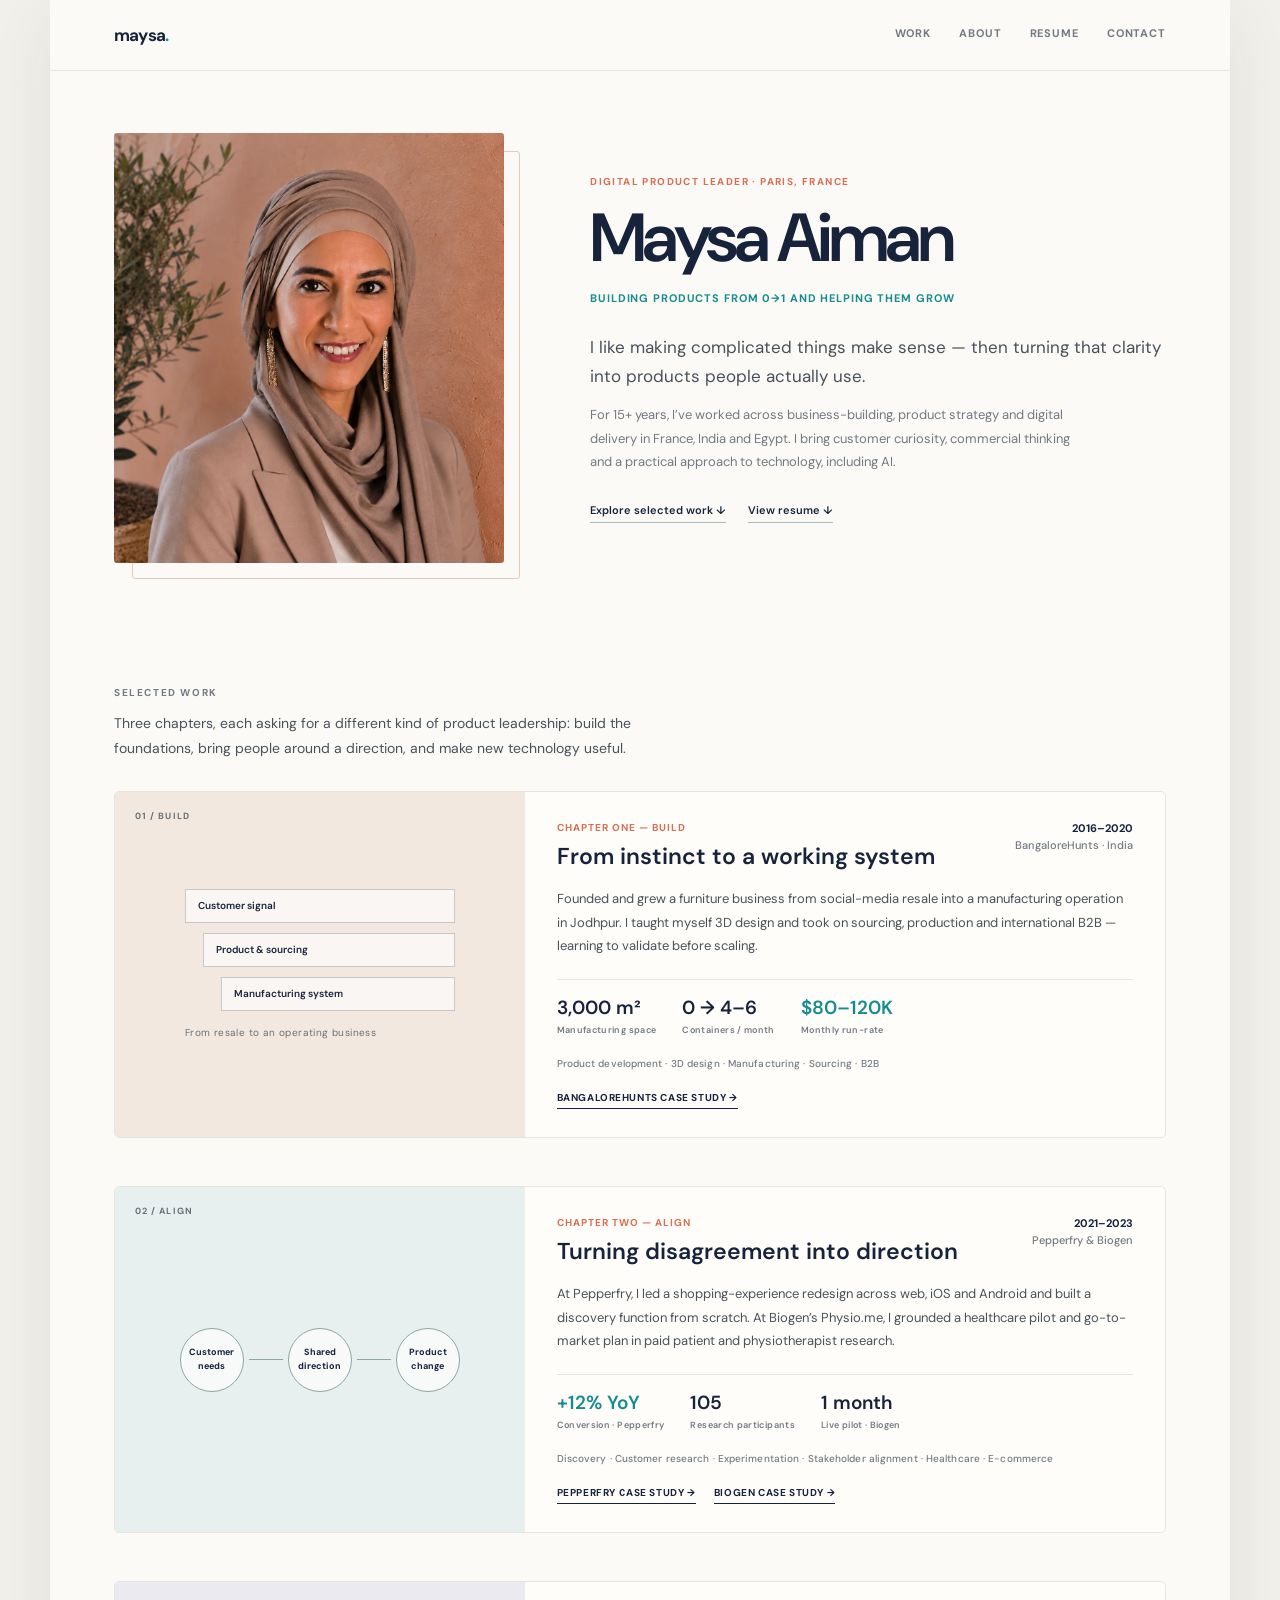
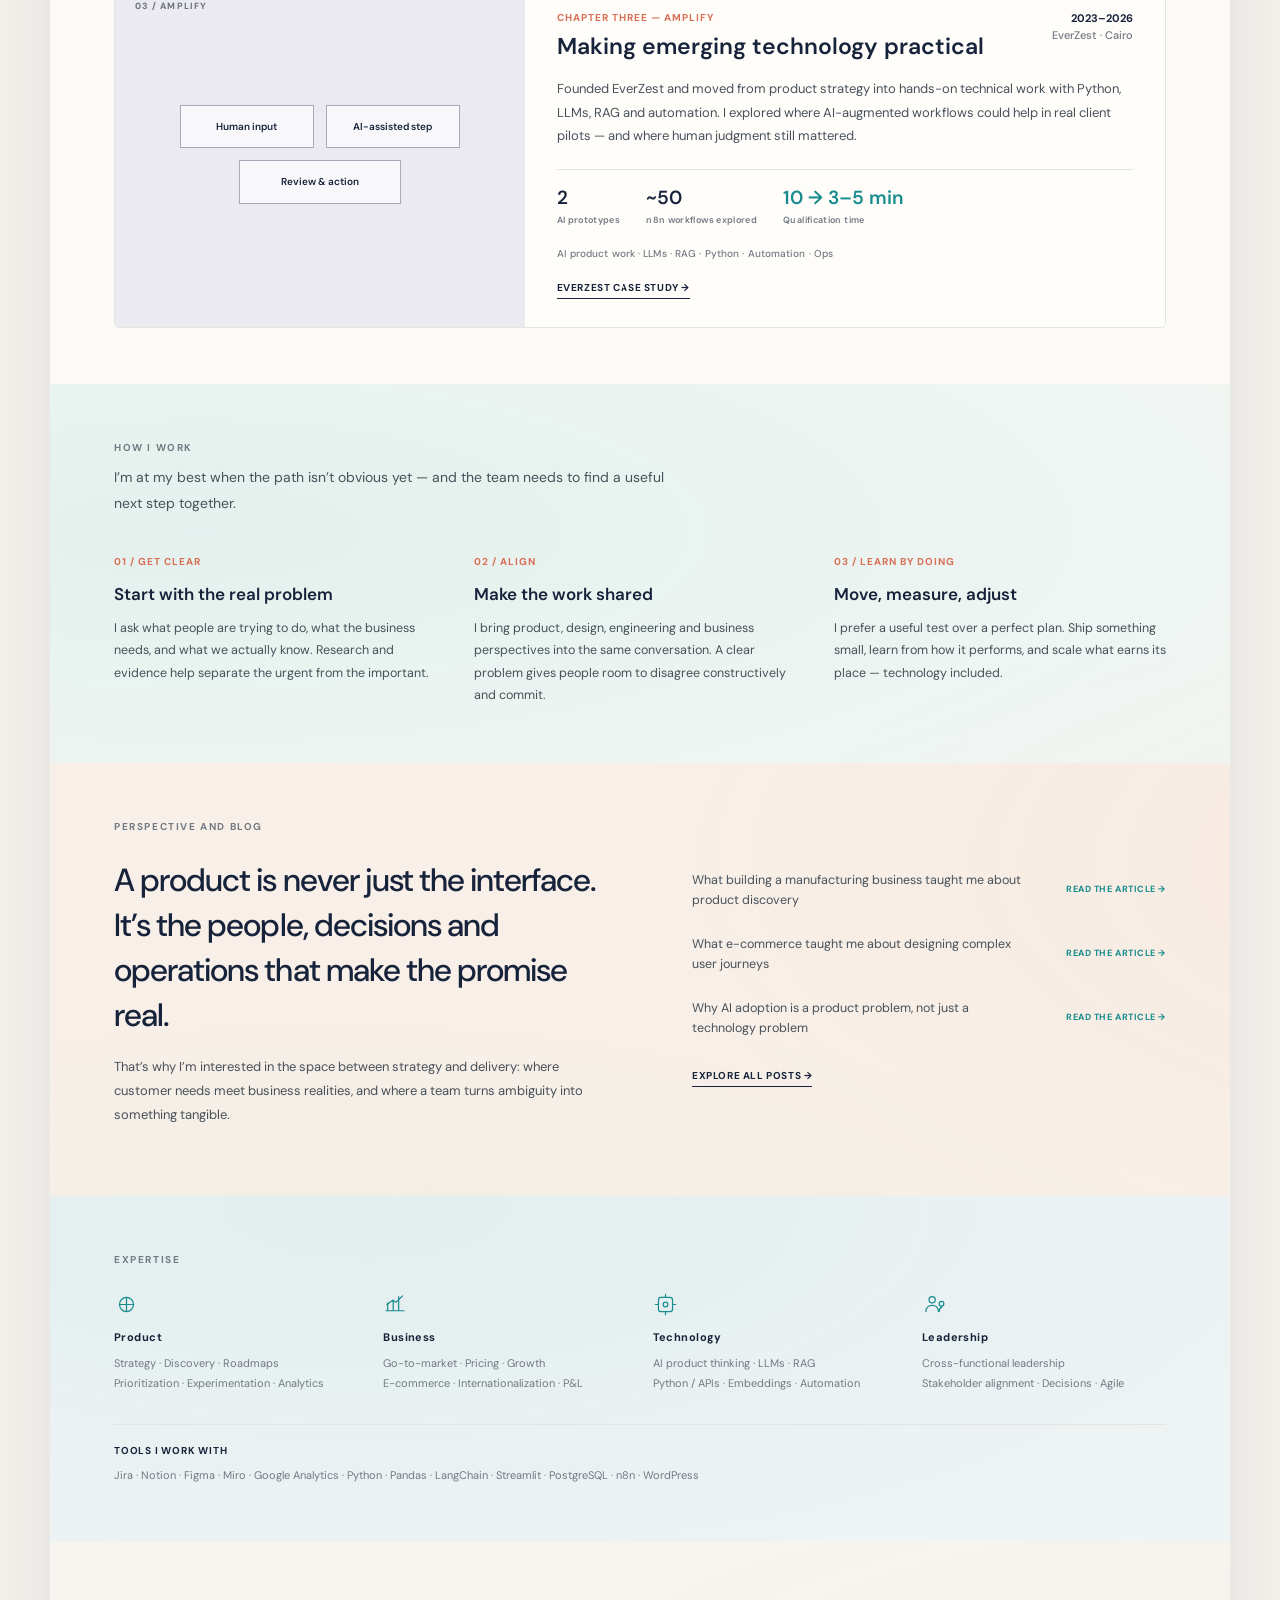
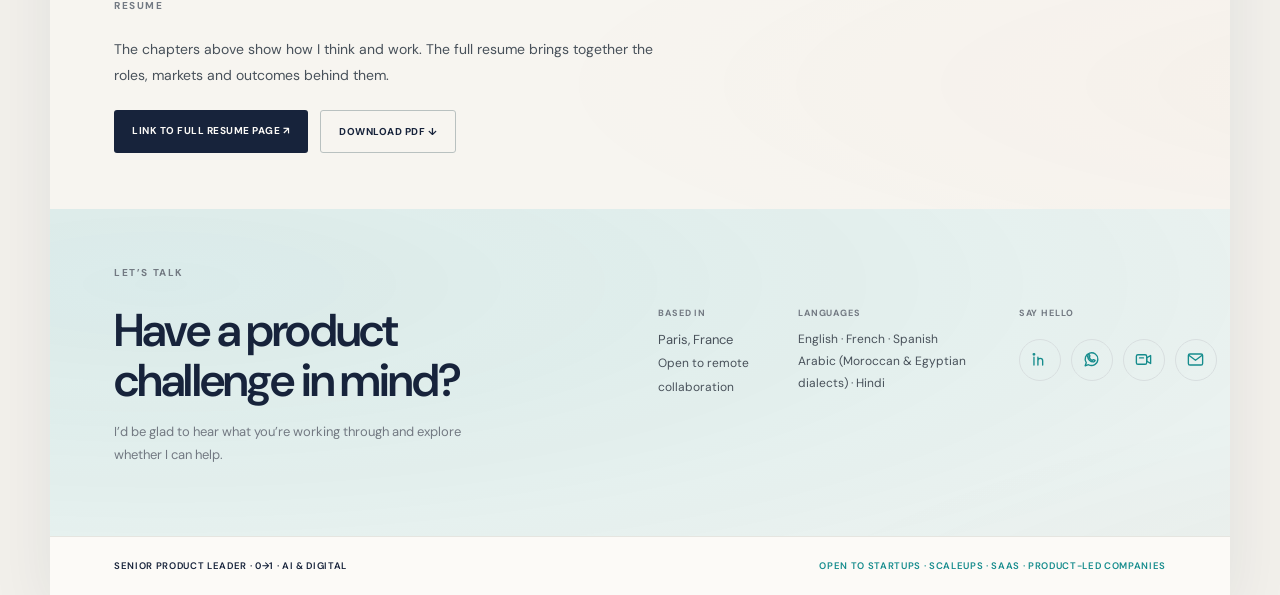
==== commit 4ecad6eb: "Update index.html" ====
--- a/index.html
+++ b/index.html
@@ -5,8 +5,8 @@
 <meta name="viewport" content="width=device-width, initial-scale=1.0">
 <meta name="color-scheme" content="light only">
 <meta name="theme-color" content="#F2F0EB">
-<title>Maysa Aiman — Digital Product Leader</title>
-<meta name="description" content="Connects customer insight, business strategy, and technology to build useful modern digital products.">
+<title>Maysa Aiman · Digital Product Leader</title>
+<meta name="description" content="Connects customer insight, business strategy, and technology to build useful products.">
 <link rel="preconnect" href="https://fonts.googleapis.com">
 <link rel="preconnect" href="https://fonts.gstatic.com" crossorigin>
 <link href="https://fonts.googleapis.com/css2?family=DM+Sans:wght@400;500;600;700&display=swap" rel="stylesheet">
